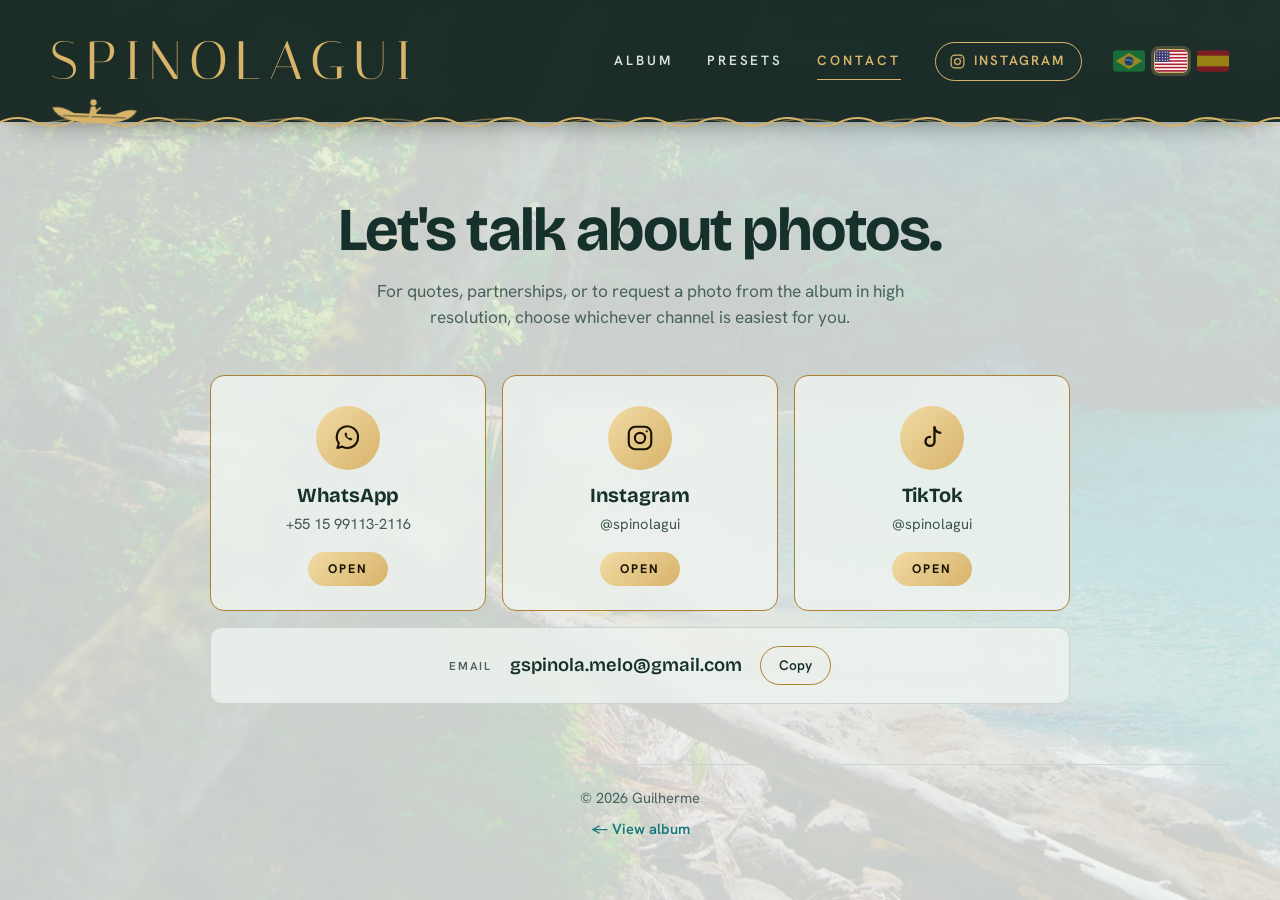
==== contact.html @ 42425557 "Adiciona o site de portfólio de fotos Páginas Álbum, Presets e Contatos, com 19 fotos em img/.  Co-A" ====
<!doctype html><html lang="en"><head><meta charset="utf-8"><meta name="viewport" content="width=device-width,initial-scale=1,viewport-fit=cover"><title>Contact · Guilherme Photography</title><link rel="preconnect" href="https://fonts.googleapis.com"><link rel="preconnect" href="https://fonts.gstatic.com" crossorigin><link rel="stylesheet" href="https://fonts.googleapis.com/css2?family=Italiana&family=Bricolage+Grotesque:opsz,wght@12..96,600;12..96,700&family=Hanken+Grotesk:wght@400;500;600&display=swap"><style>/* Layout: sticky gold header with canoe and waves, centered intro text, 3-column photo grid over a faded background photo that is revealed first on load. */
:root{
  --wash:#eef3ef;--wash-rgb:238,243,239;--ink:#16302b;--ink-soft:#4a625c;--accent:#17797f;--accent-ink:#fff;--line:#c9d6d0;--card:#f8fbf9;
  --gold:#d8b36a;--gold-hi:#f1dba5;--gold-lo:#a9812f;--hdr:rgba(9,27,23,.9);--hdr-t:rgba(9,27,23,.72);
  --font-display:'Bricolage Grotesque','Segoe UI',system-ui,sans-serif;--font-body:'Hanken Grotesk','Segoe UI',system-ui,sans-serif;--font-brand:'Italiana','Times New Roman',serif}
@media (prefers-color-scheme:dark){:root:not([data-theme="light"]){--wash:#0f1d1a;--wash-rgb:15,29,26;--ink:#e8f0ec;--ink-soft:#a3b8b0;--accent:#4cc3c8;--accent-ink:#06201f;--line:#2a403a;--card:#14251f;color-scheme:dark}}
:root[data-theme="dark"]{--wash:#0f1d1a;--wash-rgb:15,29,26;--ink:#e8f0ec;--ink-soft:#a3b8b0;--accent:#4cc3c8;--accent-ink:#06201f;--line:#2a403a;--card:#14251f;color-scheme:dark}
*{box-sizing:border-box}
body{margin:0;background:var(--wash);color:var(--ink);font-family:var(--font-body);font-size:17px;line-height:1.55;padding-block:0 48px;padding-left:max(16px,env(safe-area-inset-left,0px));padding-right:max(16px,env(safe-area-inset-right,0px));min-height:100vh}
a:focus-visible,button:focus-visible{outline:3px solid var(--gold);outline-offset:3px;border-radius:4px}
.wrap{max-width:1180px;margin:0 auto}

/* background photo: shown first, then recedes behind everything */
.bg{position:fixed;inset:0;z-index:-1;background:url(img/foto14.jpg) 62% 72%/cover no-repeat;animation:bgzoom 3.6s cubic-bezier(.2,.6,.2,1) backwards}
.bg::after{content:"";position:absolute;inset:0;background:rgba(var(--wash-rgb),.84);animation:wash 1.6s ease 1.3s backwards}
@keyframes bgzoom{from{transform:scale(1.14)}to{transform:scale(1)}}
@keyframes wash{from{opacity:0}to{opacity:1}}
@keyframes rise{from{opacity:0;transform:translateY(18px)}to{opacity:1;transform:none}}
header,.wrap{animation:rise 1s ease 2.1s backwards}
.splash{position:fixed;inset:0;z-index:60;display:grid;place-items:center;pointer-events:none;background:radial-gradient(ellipse at center,rgba(6,18,15,.5),rgba(6,18,15,0) 68%);animation:sp 3s ease forwards}
@keyframes sp{0%,6%{opacity:0}22%{opacity:1}62%{opacity:1}100%{opacity:0;visibility:hidden}}
.sp-in{text-align:center;padding:16px}
.sp-name{display:block;font-family:var(--font-brand);font-size:clamp(2.1rem,9vw,5rem);letter-spacing:.28em;padding-left:.28em;color:var(--gold-hi);text-shadow:0 2px 28px rgba(0,0,0,.6);text-transform:uppercase}
.sp-line{display:block;height:1px;width:0;margin:18px auto 0;background:var(--gold);animation:spl 1.6s ease .5s forwards}
@keyframes spl{to{width:min(60vw,340px)}}
html.seen .splash{display:none}
html.seen .bg,html.seen .bg::after,html.seen header,html.seen .wrap{animation:none}

/* header */
header{--pad:34px;position:sticky;top:env(safe-area-inset-top,0px);z-index:20;background-color:var(--hdr);
  background-image:radial-gradient(320px circle at var(--mx,-500px) var(--my,50%),rgba(216,179,106,.22),transparent 65%);
  backdrop-filter:blur(14px) saturate(1.2);-webkit-backdrop-filter:blur(14px) saturate(1.2);
  margin-left:calc(-1*max(16px,env(safe-area-inset-left,0px)));margin-right:calc(-1*max(16px,env(safe-area-inset-right,0px)));
  padding-left:max(16px,env(safe-area-inset-left,0px));padding-right:max(16px,env(safe-area-inset-right,0px));
  box-shadow:0 14px 30px -20px rgba(0,0,0,.65);transition:background-color .35s ease}
header.sm{--pad:12px;background-color:var(--hdr-t)}
body::before{content:"";position:fixed;inset:0 0 auto;height:env(safe-area-inset-top,0px);z-index:30;background:var(--hdr)}
.hin{max-width:1180px;margin:0 auto;display:flex;flex-wrap:wrap;align-items:center;gap:8px 30px;padding-block:var(--pad);transition:padding .35s ease}
.brand{margin-right:auto;display:block;text-decoration:none;line-height:1}
.brand b{display:flex;font-family:var(--font-brand);font-weight:400;font-size:3.4rem;letter-spacing:.14em;text-transform:uppercase;line-height:1;transition:font-size .35s ease}
.brand b i{font-style:normal;display:inline-block;color:var(--gold);cursor:default;transition:transform .3s cubic-bezier(.3,1.7,.5,1),color .25s,text-shadow .25s;animation:glint 7s ease-in-out infinite;animation-delay:calc(var(--k)*.16s)}
.brand b i:hover{transform:translateY(-7px) scale(1.14);color:var(--gold-hi);text-shadow:0 0 20px rgba(241,219,165,.75)}
@keyframes glint{0%,72%,100%{color:var(--gold)}82%{color:var(--gold-hi);text-shadow:0 0 14px rgba(241,219,165,.5)}}
header.sm .brand b{font-size:2.3rem}
nav{display:flex;align-items:center;gap:34px}
nav a{position:relative;color:#d9e4df;text-decoration:none;font-weight:600;font-size:.84rem;letter-spacing:.22em;text-transform:uppercase;padding-block:8px;transition:color .25s}
nav a::after{content:"";position:absolute;left:0;right:0;bottom:0;height:1px;background:var(--gold);transform:scaleX(0);transform-origin:center;transition:transform .35s ease}
nav a:hover{color:var(--gold-hi)}
nav a:hover::after,nav a[aria-current="page"]::after{transform:scaleX(1)}
nav a[aria-current="page"]{color:var(--gold)}
nav a.ig{display:inline-flex;align-items:center;gap:8px;padding:8px 16px 8px 13px;border:1px solid var(--gold);border-radius:999px;color:var(--gold);letter-spacing:.14em;transition:background .25s,color .25s,transform .25s}
nav a.ig::after{display:none}
nav a.ig svg{width:17px;height:17px;flex:none}
nav a.ig:hover{background:var(--gold);color:#1a1405;transform:translateY(-2px)}
.lang{display:flex;gap:8px;align-items:center}
.lang button{width:34px;height:24px;padding:0;border:1px solid transparent;border-radius:5px;background:none;cursor:pointer;line-height:0;opacity:.55;transition:opacity .2s,transform .2s,border-color .2s,box-shadow .2s}
.lang button svg{display:block;width:100%;height:100%;border-radius:4px}
.lang button:hover{opacity:1;transform:translateY(-2px)}
.lang button[aria-pressed="true"]{opacity:1;border-color:var(--gold);box-shadow:0 0 0 3px rgba(216,179,106,.25)}
/* sea */
.sea{position:absolute;left:0;right:0;bottom:-9px;height:18px;pointer-events:none;z-index:2}
.wv{position:absolute;left:0;right:0;bottom:0;height:18px;background-repeat:repeat-x;background-position:0 50%}
.wv.a{background-image:url("data:image/svg+xml,%3Csvg xmlns='http://www.w3.org/2000/svg' width='70' height='18' viewBox='0 0 70 18'%3E%3Cpath d='M0 9 Q17.5 1 35 9 T70 9' fill='none' stroke='%23d8b36a' stroke-width='1.8' stroke-linecap='round'/%3E%3C/svg%3E");background-size:70px 18px;animation:wva 5s linear infinite}
.wv.b{opacity:.45;background-image:url("data:image/svg+xml,%3Csvg xmlns='http://www.w3.org/2000/svg' width='104' height='18' viewBox='0 0 104 18'%3E%3Cpath d='M0 9 Q26 15 52 9 T104 9' fill='none' stroke='%23d8b36a' stroke-width='1.3' stroke-linecap='round'/%3E%3C/svg%3E");background-size:104px 18px;animation:wvb 8s linear infinite reverse}
@keyframes wva{to{background-position-x:70px}}
@keyframes wvb{to{background-position-x:104px}}
.wake{position:absolute;bottom:8px;height:3px;border-radius:3px;opacity:0;background:linear-gradient(90deg,transparent,rgba(241,219,165,.95))}
.wake.l{background:linear-gradient(270deg,transparent,rgba(241,219,165,.95))}
.boat{position:absolute;left:0;bottom:5px;width:88px;height:30px;color:var(--gold);transform-origin:50% 90%;will-change:transform;pointer-events:auto;cursor:pointer}
.boat svg{display:block;width:100%;height:100%;overflow:visible;transform-origin:50% 100%}
.boat svg.hop{animation:hop .75s ease}
@keyframes hop{0%{transform:none}35%{transform:translateY(-16px) rotate(-9deg)}70%{transform:translateY(1px) rotate(5deg)}100%{transform:none}}

/* home */
.intro{text-align:center;margin:0 auto;padding-block:76px 46px;max-width:740px}
.intro h1,.pg h1{font-family:var(--font-display);font-weight:700;font-size:clamp(2.2rem,6vw,3.8rem);line-height:1.04;letter-spacing:-.03em;margin:0 0 16px;text-wrap:balance}
.intro p{margin:0 auto;color:var(--ink-soft);font-size:1.1rem;max-width:52ch}
.grid{display:grid;grid-template-columns:repeat(3,minmax(0,1fr));gap:14px}
.grid button{display:block;width:100%;margin:0;padding:0;border:0;background:var(--line);border-radius:3px;overflow:hidden;cursor:zoom-in;aspect-ratio:4/5;position:relative}
.grid img{display:block;width:100%;height:100%;object-fit:cover;transform:translate3d(0,var(--py,0%),0);scale:1.16;opacity:calc(1 - var(--d,0)*.4);filter:saturate(calc(1 - var(--d,0)*.4));transition:scale .6s ease;will-change:transform}
.grid button:hover img{scale:1.21}
.grid button.rv{opacity:0;transform:translateY(34px) scale(.98);transition:opacity .8s ease var(--dl,0ms),transform .8s cubic-bezier(.2,.7,.2,1) var(--dl,0ms)}
.grid button.rv.in{opacity:1;transform:none}
footer{margin-top:60px;padding-top:22px;border-top:1px solid var(--line);color:var(--ink-soft);font-size:.92rem;display:flex;flex-direction:column;align-items:center;gap:8px;text-align:center}
footer a{color:var(--accent);font-weight:600;text-decoration:none}
/* lightbox */
.lb{position:fixed;inset:0;z-index:50;background:rgba(6,14,12,.94);display:flex;align-items:center;justify-content:center;padding:max(16px,env(safe-area-inset-top,0px)) 16px max(16px,env(safe-area-inset-bottom,0px))}
.lb[hidden]{display:none}
.lb img{max-width:100%;max-height:100%;object-fit:contain;display:block}
.lb button{position:absolute;background:rgba(255,255,255,.12);color:#fff;border:0;width:48px;height:48px;border-radius:50%;font-size:1.5rem;cursor:pointer}
.lb button:hover{background:rgba(255,255,255,.24)}
.lb .x{top:max(14px,env(safe-area-inset-top,0px));right:max(14px,env(safe-area-inset-right,0px))}
.lb .p{left:max(10px,env(safe-area-inset-left,0px));top:50%;transform:translateY(-50%)}
.lb .n{right:max(10px,env(safe-area-inset-right,0px));top:50%;transform:translateY(-50%)}
.lb .c{position:absolute;bottom:max(14px,env(safe-area-inset-bottom,0px));left:50%;transform:translateX(-50%);color:#cfe0da;font-size:.85rem;letter-spacing:.12em;font-variant-numeric:tabular-nums}

/* inner pages */
.pg{padding-block:76px 0;text-align:center}
.pg .lead{color:var(--ink-soft);margin:0 auto 44px;max-width:58ch;font-size:1.08rem}
.pg h2{font-family:var(--font-display);font-weight:700;font-size:1.6rem;letter-spacing:-.02em;margin:0 0 6px}
.pg .sub{color:var(--ink-soft);margin:0 auto 28px;max-width:60ch}
.social{display:grid;grid-template-columns:repeat(3,minmax(0,1fr));gap:16px;max-width:860px;margin:0 auto}
.sn{display:flex;flex-direction:column;align-items:center;gap:10px;padding:30px 18px 24px;border:1px solid var(--gold-lo);border-radius:14px;background:rgba(var(--wash-rgb),.82);backdrop-filter:blur(6px);color:var(--ink);text-decoration:none;min-width:0;transition:transform .3s,background .3s,border-color .3s,color .3s}
.sn:hover{transform:translateY(-5px);background:#0b1f1b;border-color:var(--gold);color:#e8f0ec}
.sn .ic{width:64px;height:64px;border-radius:50%;background:linear-gradient(135deg,var(--gold-hi),var(--gold));color:#1a1405;display:grid;place-items:center;flex:none}
.sn .ic svg{width:30px;height:30px}
.sn .tx{display:grid;gap:2px;justify-items:center;text-align:center;min-width:0}
.sn b{font-family:var(--font-display);font-size:1.25rem;letter-spacing:-.01em}
.sn .h{font-size:.92rem;opacity:.8;overflow-wrap:anywhere}
.sn .go{margin-top:6px;display:inline-block;background:linear-gradient(135deg,var(--gold-hi),var(--gold));color:#1a1405;font:700 .78rem var(--font-body);letter-spacing:.16em;text-transform:uppercase;padding:9px 20px;border-radius:999px}
.em{max-width:860px;margin:16px auto 0;display:flex;flex-wrap:wrap;align-items:center;justify-content:center;gap:10px 18px;padding:18px;border:1px solid var(--line);border-radius:12px;background:rgba(var(--wash-rgb),.8);backdrop-filter:blur(6px)}
.em .k{font-size:.72rem;letter-spacing:.16em;text-transform:uppercase;color:var(--ink-soft);font-weight:600}
.em .v{font-family:var(--font-display);font-weight:600;font-size:1.15rem;overflow-wrap:anywhere;min-width:0}
.cp{font:inherit;font-size:.86rem;font-weight:600;border:1px solid var(--gold-lo);background:transparent;color:var(--ink);border-radius:999px;padding:8px 18px;cursor:pointer}
.cp:hover{background:var(--gold);color:#1a1405;border-color:var(--gold)}
.steps{display:grid;grid-template-columns:repeat(3,minmax(0,1fr));gap:20px;list-style:none;margin:0;padding:0;text-align:left}
.step{display:flex;flex-direction:column;gap:14px;min-width:0}
.ph{width:100%;aspect-ratio:9/16;border-radius:10px;border:1.5px dashed var(--gold-lo);background:rgba(var(--wash-rgb),.6);display:flex;align-items:center;justify-content:center;text-align:center;padding:16px;color:var(--ink-soft);font-size:.78rem;letter-spacing:.14em;text-transform:uppercase;line-height:1.6}
.step img{width:100%;aspect-ratio:9/16;border-radius:10px;display:block;object-fit:cover}
.step .t{display:flex;gap:12px;align-items:flex-start}
.step .no{flex:none;width:34px;height:34px;border-radius:50%;background:#0b1f1b;border:1px solid var(--gold);color:var(--gold-hi);font-family:var(--font-brand);font-size:1.15rem;display:flex;align-items:center;justify-content:center;line-height:1}
.step h3{margin:0 0 3px;font-size:1.02rem;font-weight:600;line-height:1.3}
.step p{margin:0;color:var(--ink-soft);font-size:.92rem;line-height:1.5}
.dl{margin-top:56px;padding:32px 28px;border:1px solid var(--line);border-radius:12px;background:rgba(var(--wash-rgb),.8);backdrop-filter:blur(6px);display:flex;flex-direction:column;align-items:center;gap:18px;text-align:center}
.dl h2{margin:0 0 4px}.dl p{margin:0 auto;color:var(--ink-soft);max-width:46ch;font-size:.95rem}
.btn-gold{display:inline-flex;align-items:center;gap:10px;background:linear-gradient(135deg,var(--gold-hi),var(--gold));color:#1a1405;font:700 .9rem var(--font-body);letter-spacing:.14em;text-transform:uppercase;padding:15px 28px;border-radius:999px;text-decoration:none;border:0}
.btn-gold[aria-disabled="true"]{opacity:.55;cursor:not-allowed;filter:grayscale(.3)}
.btn-gold svg{width:18px;height:18px}

@media (max-width:900px){.steps{grid-template-columns:repeat(2,minmax(0,1fr))}}
@media (max-width:640px){
  .social{grid-template-columns:1fr;gap:12px}
  .sn{flex-direction:row;text-align:left;padding:16px;gap:14px}
  .sn .ic{width:52px;height:52px}.sn .ic svg{width:26px;height:26px}
  .sn .tx{justify-items:start;text-align:left}.sn .go{margin:0 0 0 auto}
}
@media (max-width:520px){
  header{--pad:14px}header.sm{--pad:9px}
  .hin{gap:6px 12px}
  nav{order:3;width:100%;justify-content:space-between;gap:10px}
  nav a{font-size:.66rem;letter-spacing:.12em}
  nav a.ig{padding:7px}nav a.ig svg{width:18px;height:18px}nav a.ig span{display:none}
  .brand b{font-size:clamp(1.35rem,7.4vw,1.9rem);letter-spacing:.08em}header.sm .brand b{font-size:clamp(1.2rem,6.2vw,1.5rem)}
  .lang{gap:6px}.lang button{width:28px;height:20px}
  .boat{width:60px;height:21px}
  .steps{gap:14px}.step p{font-size:.86rem}.dl{padding:22px}
  .intro,.pg{padding-block-start:44px}
}
@media (prefers-reduced-motion:reduce){*{transition:none!important}.bg,.bg::after,header,.wrap,.wv,.brand b i{animation:none}.splash{display:none}}
</style></head><body><script>try{if(sessionStorage.getItem('seen'))document.documentElement.classList.add('seen');else sessionStorage.setItem('seen','1')}catch(e){}</script><div class="bg" aria-hidden="true"></div><div class="splash" aria-hidden="true"><div class="sp-in"><span class="sp-name">Spinolagui</span><i class="sp-line"></i></div></div><header id="top"><div class="hin">
<a class="brand" href="index.html" data-a="aria-label:home_aria" aria-label="spinolagui, photo album, home"><b aria-hidden="true"><i style="--k:0">S</i><i style="--k:1">P</i><i style="--k:2">I</i><i style="--k:3">N</i><i style="--k:4">O</i><i style="--k:5">L</i><i style="--k:6">A</i><i style="--k:7">G</i><i style="--k:8">U</i><i style="--k:9">I</i></b></a>
<nav data-a="aria-label:nav_aria" aria-label="Main"><a href="index.html" data-i="nav_album">Album</a><a href="presets.html" data-i="nav_presets">Presets</a><a href="contact.html" aria-current="page" data-i="nav_contact">Contact</a><a class="ig" href="https://instagram.com/spinolagui" target="_blank" rel="noopener" data-a="aria-label:ig_aria" aria-label="Instagram @spinolagui (opens in a new tab)"><svg viewBox="0 0 24 24" fill="none" stroke="currentColor" stroke-width="1.7" stroke-linecap="round" stroke-linejoin="round" aria-hidden="true"><rect x="3" y="3" width="18" height="18" rx="5.2"/><circle cx="12" cy="12" r="4.1"/><circle cx="17.4" cy="6.6" r=".9" fill="currentColor" stroke="none"/></svg><span>Instagram</span></a></nav>
<div class="lang" role="group" data-a="aria-label:lang_aria" aria-label="Language"><button type="button" data-l="pt" aria-pressed="false" title="Português" aria-label="Português"><svg viewBox="0 0 30 20" aria-hidden="true"><rect width="30" height="20" fill="#169b45"/><path d="M15 2.4 27.4 10 15 17.6 2.6 10Z" fill="#f7d117"/><circle cx="15" cy="10" r="4.3" fill="#1b4da1"/><path d="M10.8 9.1Q15 7.8 19.2 11" stroke="#fff" stroke-width=".8" fill="none"/></svg></button><button type="button" data-l="en" aria-pressed="false" title="English" aria-label="English"><svg viewBox="0 0 30 20" aria-hidden="true"><rect width="30" height="20" fill="#fff"/><rect y="0.00" width="30" height="1.54" fill="#b22234"/><rect y="3.08" width="30" height="1.54" fill="#b22234"/><rect y="6.15" width="30" height="1.54" fill="#b22234"/><rect y="9.23" width="30" height="1.54" fill="#b22234"/><rect y="12.31" width="30" height="1.54" fill="#b22234"/><rect y="15.38" width="30" height="1.54" fill="#b22234"/><rect y="18.46" width="30" height="1.54" fill="#b22234"/><rect width="13.6" height="10.8" fill="#3c3b6e"/><circle cx="1.8" cy="1.6" r=".55" fill="#fff"/><circle cx="1.8" cy="4.2" r=".55" fill="#fff"/><circle cx="1.8" cy="6.8" r=".55" fill="#fff"/><circle cx="1.8" cy="9.2" r=".55" fill="#fff"/><circle cx="4.4" cy="1.6" r=".55" fill="#fff"/><circle cx="4.4" cy="4.2" r=".55" fill="#fff"/><circle cx="4.4" cy="6.8" r=".55" fill="#fff"/><circle cx="4.4" cy="9.2" r=".55" fill="#fff"/><circle cx="7" cy="1.6" r=".55" fill="#fff"/><circle cx="7" cy="4.2" r=".55" fill="#fff"/><circle cx="7" cy="6.8" r=".55" fill="#fff"/><circle cx="7" cy="9.2" r=".55" fill="#fff"/><circle cx="9.6" cy="1.6" r=".55" fill="#fff"/><circle cx="9.6" cy="4.2" r=".55" fill="#fff"/><circle cx="9.6" cy="6.8" r=".55" fill="#fff"/><circle cx="9.6" cy="9.2" r=".55" fill="#fff"/><circle cx="12" cy="1.6" r=".55" fill="#fff"/><circle cx="12" cy="4.2" r=".55" fill="#fff"/><circle cx="12" cy="6.8" r=".55" fill="#fff"/><circle cx="12" cy="9.2" r=".55" fill="#fff"/></svg></button><button type="button" data-l="es" aria-pressed="false" title="Español" aria-label="Español"><svg viewBox="0 0 30 20" aria-hidden="true"><rect width="30" height="20" fill="#c60b1e"/><rect y="5" width="30" height="10" fill="#ffc400"/></svg></button></div>
</div><div class="sea" aria-hidden="true"><i class="wv b"></i><i class="wv a"></i><i class="wake" id="wake"></i><div class="boat" id="boat"><svg viewBox="0 0 64 22" fill="currentColor" aria-hidden="true"><path d="M1 9 Q8 7.5 17 12.5 L47 12.5 Q56 7.5 63 9 Q58 19.5 32 19.5 Q6 19.5 1 9Z"/><path d="M9 14.6 H55" stroke="#0b1f1b" stroke-width="1" opacity=".55" fill="none"/><circle cx="31" cy="4.2" r="2.3"/><path d="M28.3 12.5 L29.2 7.4 Q31 6.4 32.8 7.4 L33.7 12.5Z"/><path d="M36 8 L25.5 18" stroke="currentColor" stroke-width="1.2" stroke-linecap="round" fill="none"/><ellipse cx="24.8" cy="18.8" rx="1.3" ry="2.6" transform="rotate(45 24.8 18.8)"/></svg></div></div></header>
<div class="wrap">
<main class="pg"><h1 data-i="c_h1">Let's talk about photos.</h1><p class="lead" data-i="c_lead">For quotes, partnerships, or to request a photo from the album in high resolution, choose whichever channel is easiest for you.</p><div class="social"><a class="sn" href="https://wa.me/5515991132116" target="_blank" rel="noopener" data-a="aria-label:c_wa_aria" aria-label="Open WhatsApp in a new tab"><span class="ic"><svg viewBox="0 0 24 24" fill="none" stroke="currentColor" stroke-width="1.7" stroke-linecap="round" stroke-linejoin="round" aria-hidden="true"><path d="M20 11.5a8.5 8.5 0 0 1-12.6 7.4L3.5 20l1.2-3.8A8.5 8.5 0 1 1 20 11.5z"/><path d="M9.2 8.6c.2 2.3 2.9 5 5.2 5.3l1.2-1.2-1.8-1.1-.8.6c-.9-.4-1.8-1.3-2.1-2.2l.6-.8-1.1-1.8z" fill="currentColor" stroke="none"/></svg></span><span class="tx"><b>WhatsApp</b><span class="h">+55 15 99113-2116</span></span><span class="go" data-i="c_open">Open</span></a><a class="sn" href="https://instagram.com/spinolagui" target="_blank" rel="noopener" data-a="aria-label:c_ig_aria" aria-label="Open Instagram in a new tab"><span class="ic"><svg viewBox="0 0 24 24" fill="none" stroke="currentColor" stroke-width="1.7" stroke-linecap="round" stroke-linejoin="round" aria-hidden="true"><rect x="3" y="3" width="18" height="18" rx="5.2"/><circle cx="12" cy="12" r="4.1"/><circle cx="17.4" cy="6.6" r=".9" fill="currentColor" stroke="none"/></svg></span><span class="tx"><b>Instagram</b><span class="h">@spinolagui</span></span><span class="go" data-i="c_open">Open</span></a><a class="sn" href="https://www.tiktok.com/@spinolagui" target="_blank" rel="noopener" data-a="aria-label:c_tt_aria" aria-label="Open TikTok in a new tab"><span class="ic"><svg viewBox="0 0 24 24" fill="none" stroke="currentColor" stroke-width="1.9" stroke-linecap="round" stroke-linejoin="round" aria-hidden="true"><path d="M14 3.5v11.2a3.6 3.6 0 1 1-3.6-3.6"/><path d="M14 3.5c.3 2.5 1.9 4.1 4.6 4.3"/></svg></span><span class="tx"><b>TikTok</b><span class="h">@spinolagui</span></span><span class="go" data-i="c_open">Open</span></a></div><div class="em"><span class="k" data-i="c_email">Email</span><span class="v">gspinola.melo@gmail.com</span><button class="cp" type="button" data-copy="gspinola.melo@gmail.com" data-i="copy">Copy</button></div></main>
<footer><span>© 2026 Guilherme</span><a href="index.html" data-i="foot_album">← View album</a></footer>
</div>
<script>(function(){var T={"en": {"nav_album": "Album", "nav_presets": "Presets", "nav_contact": "Contact", "nav_aria": "Main", "home_aria": "spinolagui, photo album, home", "ig_aria": "Instagram @spinolagui (opens in a new tab)", "lang_aria": "Language", "intro_h1": "Memories and the places I've been.", "intro_p": "A selection of travel photos: beaches, architecture and cities. Tap an image to enlarge.", "foot_contact": "Get in touch →", "foot_album": "← View album", "foot_q": "Questions? Get in touch →", "photo_alt": "Photo {n} of the album", "enlarge": "Enlarge photo {n} of {t}", "lb_label": "Enlarged photo", "lb_close": "Close", "lb_prev": "Previous photo", "lb_next": "Next photo", "c_h1": "Let's talk about photos.", "c_lead": "For quotes, partnerships, or to request a photo from the album in high resolution, choose whichever channel is easiest for you.", "c_open": "Open", "c_email": "Email", "copy": "Copy", "copied": "Copied", "c_wa_aria": "Open WhatsApp in a new tab", "c_ig_aria": "Open Instagram in a new tab", "c_tt_aria": "Open TikTok in a new tab", "p_h1": "My presets for Lightroom", "p_lead": "Soft texture, brightness emerging between the lights, and slightly shifted colors. Install them on your phone and bring my style to your own photos.", "p_h2": "How to install on Lightroom mobile", "p_sub": "Follow the 6 steps below. Works with photos and files already on your phone.", "ph": "Step {n} photo", "ph_aria": "Space for the step {n} photo", "s1t": "Download the presets to your phone", "s1d": "Tap the download button at the bottom of this page. If the file comes zipped (.zip), extract it first, because Lightroom cannot open compressed files.", "s2t": "Open a photo in Lightroom", "s2d": "In the Lightroom app, tap any photo in your library to open it in the editing view.", "s3t": "Open Presets", "s3d": "In the toolbar, tap Presets.", "s4t": "Import the file", "s4d": "Open the options menu (the three dots) and tap Import Presets.", "s5t": "Choose the file", "s5d": "Find the presets file you downloaded, select it and confirm.", "s6t": "Apply it to your photo", "s6d": "Your presets appear under Yours. Tap one to apply it and adjust the intensity as you like.", "dl_h": "Download the presets", "dl_p": "The download link will be available here soon. Once downloaded, go back to the steps above to install them.", "dl_btn": "Coming soon"}, "pt": {"nav_album": "Álbum", "nav_presets": "Presets", "nav_contact": "Contatos", "nav_aria": "Principal", "home_aria": "spinolagui, álbum de fotos, início", "ig_aria": "Instagram @spinolagui (abre em nova aba)", "lang_aria": "Idioma", "intro_h1": "Memórias e lugares por onde passei.", "intro_p": "Uma seleção de fotos de viagem: praias, arquitetura e cidades. Toque em uma imagem para ampliar.", "foot_contact": "Fale comigo →", "foot_album": "← Ver álbum", "foot_q": "Dúvidas? Fale comigo →", "photo_alt": "Foto {n} do álbum", "enlarge": "Ampliar foto {n} de {t}", "lb_label": "Foto ampliada", "lb_close": "Fechar", "lb_prev": "Foto anterior", "lb_next": "Próxima foto", "c_h1": "Vamos conversar sobre fotos.", "c_lead": "Para orçamentos, parcerias ou para pedir uma foto do álbum em alta resolução, escolha o canal que for mais fácil para você.", "c_open": "Abrir", "c_email": "E-mail", "copy": "Copiar", "copied": "Copiado", "c_wa_aria": "Abrir o WhatsApp em nova aba", "c_ig_aria": "Abrir o Instagram em nova aba", "c_tt_aria": "Abrir o TikTok em nova aba", "p_h1": "Meus presets para Lightroom", "p_lead": "Textura suave, claridade surgindo entre as luzes e cores levemente alteradas. Instale no seu celular e aplique o meu estilo nas suas fotos.", "p_h2": "Como instalar no Lightroom mobile", "p_sub": "Siga os 6 passos abaixo. Funciona com as fotos e os arquivos já no seu celular.", "ph": "Foto do passo {n}", "ph_aria": "Espaço para a foto do passo {n}", "s1t": "Baixe os presets no celular", "s1d": "Toque no botão de download no fim desta página. Se o arquivo vier compactado (.zip), extraia antes, porque o Lightroom não abre arquivos compactados.", "s2t": "Abra uma foto no Lightroom", "s2d": "No aplicativo Lightroom, toque em qualquer foto da sua galeria para abri-la na tela de edição.", "s3t": "Abra as Predefinições", "s3d": "Na barra de ferramentas, toque em Predefinições (Presets).", "s4t": "Importe o arquivo", "s4d": "Abra o menu de opções (os três pontinhos) e toque em Importar predefinições (Import Presets).", "s5t": "Escolha o arquivo", "s5d": "Procure o arquivo dos presets que você baixou, selecione e confirme.", "s6t": "Aplique na sua foto", "s6d": "Os presets ficam em Suas predefinições (Yours). Toque em um deles para aplicar e ajuste a intensidade como quiser.", "dl_h": "Baixar os presets", "dl_p": "O link de download será liberado aqui em breve. Depois de baixar, volte aos passos acima para instalar.", "dl_btn": "Em breve"}, "es": {"nav_album": "Álbum", "nav_presets": "Presets", "nav_contact": "Contacto", "nav_aria": "Principal", "home_aria": "spinolagui, álbum de fotos, inicio", "ig_aria": "Instagram @spinolagui (se abre en una pestaña nueva)", "lang_aria": "Idioma", "intro_h1": "Recuerdos y lugares por los que he pasado.", "intro_p": "Una selección de fotos de viaje: playas, arquitectura y ciudades. Toca una imagen para ampliarla.", "foot_contact": "Escríbeme →", "foot_album": "← Ver álbum", "foot_q": "¿Dudas? Escríbeme →", "photo_alt": "Foto {n} del álbum", "enlarge": "Ampliar foto {n} de {t}", "lb_label": "Foto ampliada", "lb_close": "Cerrar", "lb_prev": "Foto anterior", "lb_next": "Foto siguiente", "c_h1": "Hablemos de fotos.", "c_lead": "Para presupuestos, colaboraciones o para pedir una foto del álbum en alta resolución, elige el canal que te resulte más fácil.", "c_open": "Abrir", "c_email": "Correo electrónico", "copy": "Copiar", "copied": "Copiado", "c_wa_aria": "Abrir WhatsApp en una pestaña nueva", "c_ig_aria": "Abrir Instagram en una pestaña nueva", "c_tt_aria": "Abrir TikTok en una pestaña nueva", "p_h1": "Mis presets para Lightroom", "p_lead": "Textura suave, claridad que surge entre las luces y colores ligeramente alterados. Instálalos en tu móvil y aplica mi estilo a tus propias fotos.", "p_h2": "Cómo instalar en Lightroom móvil", "p_sub": "Sigue los 6 pasos de abajo. Funciona con las fotos y archivos que ya tienes en tu móvil.", "ph": "Foto del paso {n}", "ph_aria": "Espacio para la foto del paso {n}", "s1t": "Descarga los presets en tu móvil", "s1d": "Toca el botón de descarga al final de esta página. Si el archivo viene comprimido (.zip), extráelo primero, porque Lightroom no abre archivos comprimidos.", "s2t": "Abre una foto en Lightroom", "s2d": "En la app de Lightroom, toca cualquier foto de tu biblioteca para abrirla en la pantalla de edición.", "s3t": "Abre los ajustes preestablecidos", "s3d": "En la barra de herramientas, toca Ajustes preestablecidos (Presets).", "s4t": "Importa el archivo", "s4d": "Abre el menú de opciones (los tres puntos) y toca Importar ajustes preestablecidos (Import Presets).", "s5t": "Elige el archivo", "s5d": "Busca el archivo de presets que descargaste, selecciónalo y confirma.", "s6t": "Aplícalo a tu foto", "s6d": "Tus presets aparecen en Tuyos (Yours). Toca uno para aplicarlo y ajusta la intensidad como quieras.", "dl_h": "Descargar los presets", "dl_p": "El enlace de descarga estará disponible aquí pronto. Cuando lo descargues, vuelve a los pasos de arriba para instalarlos.", "dl_btn": "Próximamente"}}
var L='en';
function fmt(s,o){return s.replace(/\{(\w+)\}/g,function(m,k){return o&&o[k]!=null?o[k]:m})}
window.__t=function(k,o){return fmt((T[L]&&T[L][k])||T.en[k]||k,o)};
window.__lang=function(){return L};
function apply(){document.documentElement.lang=L==='pt'?'pt-BR':L;
document.querySelectorAll('[data-i]').forEach(function(e){e.textContent=window.__t(e.dataset.i,e.dataset)});
document.querySelectorAll('[data-a]').forEach(function(e){e.dataset.a.split(',').forEach(function(p){var kv=p.split(':');e.setAttribute(kv[0],window.__t(kv[1],e.dataset))})});
document.querySelectorAll('.lang button').forEach(function(b){b.setAttribute('aria-pressed',b.dataset.l===L?'true':'false')});
document.dispatchEvent(new Event('langchange'))}
function set(l,save){L=l;if(save){try{localStorage.setItem('lang',l)}catch(e){}}apply()}
var s=null;try{s=localStorage.getItem('lang')}catch(e){}
if(!T[s]){var n=((navigator.language||'en')+'').slice(0,2).toLowerCase();s=(n==='pt'||n==='es')?n:'en'}
document.querySelectorAll('.lang button').forEach(function(b){b.addEventListener('click',function(){set(b.dataset.l,true)})});
set(s,false);
})();</script><script>document.querySelectorAll('[data-copy]').forEach(function(b){b.addEventListener('click',function(){var t=b.dataset.copy;try{navigator.clipboard.writeText(t).then(function(){b.textContent=window.__t('copied');setTimeout(function(){b.textContent=window.__t('copy')},1600)},function(){})}catch(e){}})});</script><script>(function(){var h=document.getElementById('top'),hin=h.querySelector('.hin'),boat=document.getElementById('boat'),wake=document.getElementById('wake'),svg=boat.querySelector('svg'),calm=window.matchMedia&&window.matchMedia('(prefers-reduced-motion: reduce)').matches,p=0,cur=null,tilt=0,t0=performance.now(),lo=0,hi=0;
function y(){return window.pageYOffset||document.documentElement.scrollTop||0}
function onS(){var v=y(),m=document.documentElement.scrollHeight-window.innerHeight;p=m>0?Math.min(1,Math.max(0,v/m)):0;h.classList.toggle('sm',v>40)}
function meas(){var r=hin.getBoundingClientRect();lo=r.left;hi=Math.max(r.left,r.right-boat.offsetWidth);if(cur===null)cur=lo}
function tick(now){var tg=lo+p*(hi-lo),vel=tg-cur;cur+=vel*(calm?1:.09);var sp=Math.abs(vel),tl=Math.max(-9,Math.min(9,-vel*.3));tilt+=(tl-tilt)*.15;var t=(now-t0)/1000,by=calm?0:Math.sin(t*1.7)*1.8,rot=calm?0:Math.sin(t*1.2)*2.4;boat.style.transform='translate3d('+cur.toFixed(1)+'px,'+by.toFixed(2)+'px,0) rotate('+(tilt+rot).toFixed(2)+'deg)';
var w=Math.min(110,sp*4.5),bw=boat.offsetWidth;wake.style.opacity=calm?0:Math.min(.9,sp/9).toFixed(2);wake.style.width=w.toFixed(0)+'px';if(vel>0){wake.classList.remove('l');wake.style.left=(cur+bw*.22-w).toFixed(1)+'px'}else{wake.classList.add('l');wake.style.left=(cur+bw*.78).toFixed(1)+'px'}requestAnimationFrame(tick)}
boat.addEventListener('click',function(){svg.classList.remove('hop');void svg.getBoundingClientRect();svg.classList.add('hop')});
h.addEventListener('mousemove',function(e){var r=h.getBoundingClientRect();h.style.setProperty('--mx',(e.clientX-r.left)+'px');h.style.setProperty('--my',(e.clientY-r.top)+'px')});
h.addEventListener('mouseleave',function(){h.style.setProperty('--mx','-500px')});
meas();onS();window.addEventListener('scroll',onS,{passive:true});window.addEventListener('resize',function(){meas();onS()});window.addEventListener('load',meas);requestAnimationFrame(tick)})();</script></body></html>
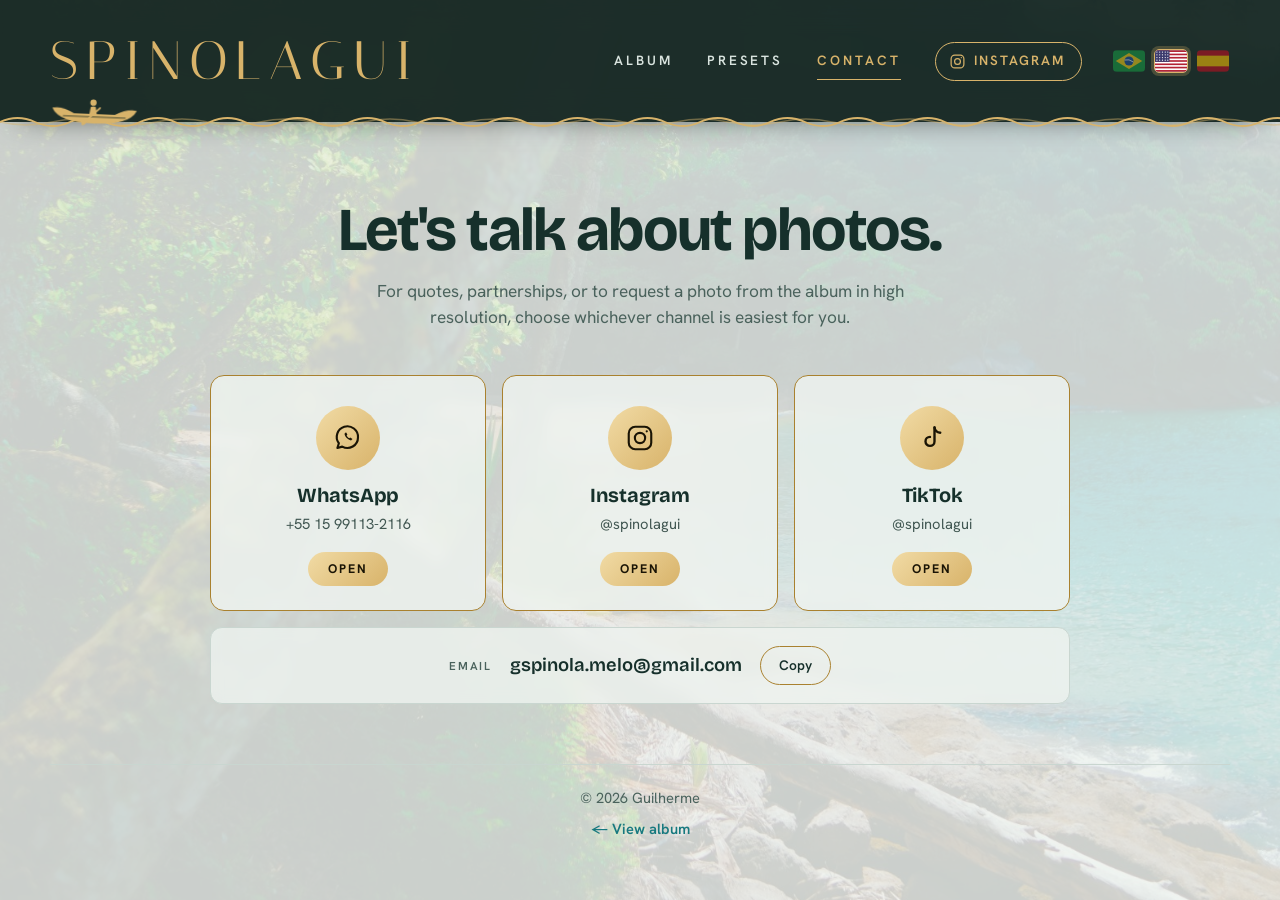
==== commit 5d0a3edf: "Corrige o cabeçalho tremendo perto do topo ao rolar O cabeçalho encolhia e crescia sem parar porque " ====
--- a/contact.html
+++ b/contact.html
@@ -5,7 +5,7 @@
   --font-display:'Bricolage Grotesque','Segoe UI',system-ui,sans-serif;--font-body:'Hanken Grotesk','Segoe UI',system-ui,sans-serif;--font-brand:'Italiana','Times New Roman',serif}
 @media (prefers-color-scheme:dark){:root:not([data-theme="light"]){--wash:#0f1d1a;--wash-rgb:15,29,26;--ink:#e8f0ec;--ink-soft:#a3b8b0;--accent:#4cc3c8;--accent-ink:#06201f;--line:#2a403a;--card:#14251f;color-scheme:dark}}
 :root[data-theme="dark"]{--wash:#0f1d1a;--wash-rgb:15,29,26;--ink:#e8f0ec;--ink-soft:#a3b8b0;--accent:#4cc3c8;--accent-ink:#06201f;--line:#2a403a;--card:#14251f;color-scheme:dark}
-*{box-sizing:border-box}
+html,body{overflow-anchor:none}*{box-sizing:border-box}
 body{margin:0;background:var(--wash);color:var(--ink);font-family:var(--font-body);font-size:17px;line-height:1.55;padding-block:0 48px;padding-left:max(16px,env(safe-area-inset-left,0px));padding-right:max(16px,env(safe-area-inset-right,0px));min-height:100vh}
 a:focus-visible,button:focus-visible{outline:3px solid var(--gold);outline-offset:3px;border-radius:4px}
 .wrap{max-width:1180px;margin:0 auto}
@@ -173,7 +173,7 @@
 set(s,false);
 })();</script><script>document.querySelectorAll('[data-copy]').forEach(function(b){b.addEventListener('click',function(){var t=b.dataset.copy;try{navigator.clipboard.writeText(t).then(function(){b.textContent=window.__t('copied');setTimeout(function(){b.textContent=window.__t('copy')},1600)},function(){})}catch(e){}})});</script><script>(function(){var h=document.getElementById('top'),hin=h.querySelector('.hin'),boat=document.getElementById('boat'),wake=document.getElementById('wake'),svg=boat.querySelector('svg'),calm=window.matchMedia&&window.matchMedia('(prefers-reduced-motion: reduce)').matches,p=0,cur=null,tilt=0,t0=performance.now(),lo=0,hi=0;
 function y(){return window.pageYOffset||document.documentElement.scrollTop||0}
-function onS(){var v=y(),m=document.documentElement.scrollHeight-window.innerHeight;p=m>0?Math.min(1,Math.max(0,v/m)):0;h.classList.toggle('sm',v>40)}
+function onS(){var v=y(),m=document.documentElement.scrollHeight-window.innerHeight;p=m>0?Math.min(1,Math.max(0,v/m)):0;if(v>70)h.classList.add('sm');else if(v<8)h.classList.remove('sm')}
 function meas(){var r=hin.getBoundingClientRect();lo=r.left;hi=Math.max(r.left,r.right-boat.offsetWidth);if(cur===null)cur=lo}
 function tick(now){var tg=lo+p*(hi-lo),vel=tg-cur;cur+=vel*(calm?1:.09);var sp=Math.abs(vel),tl=Math.max(-9,Math.min(9,-vel*.3));tilt+=(tl-tilt)*.15;var t=(now-t0)/1000,by=calm?0:Math.sin(t*1.7)*1.8,rot=calm?0:Math.sin(t*1.2)*2.4;boat.style.transform='translate3d('+cur.toFixed(1)+'px,'+by.toFixed(2)+'px,0) rotate('+(tilt+rot).toFixed(2)+'deg)';
 var w=Math.min(110,sp*4.5),bw=boat.offsetWidth;wake.style.opacity=calm?0:Math.min(.9,sp/9).toFixed(2);wake.style.width=w.toFixed(0)+'px';if(vel>0){wake.classList.remove('l');wake.style.left=(cur+bw*.22-w).toFixed(1)+'px'}else{wake.classList.add('l');wake.style.left=(cur+bw*.78).toFixed(1)+'px'}requestAnimationFrame(tick)}
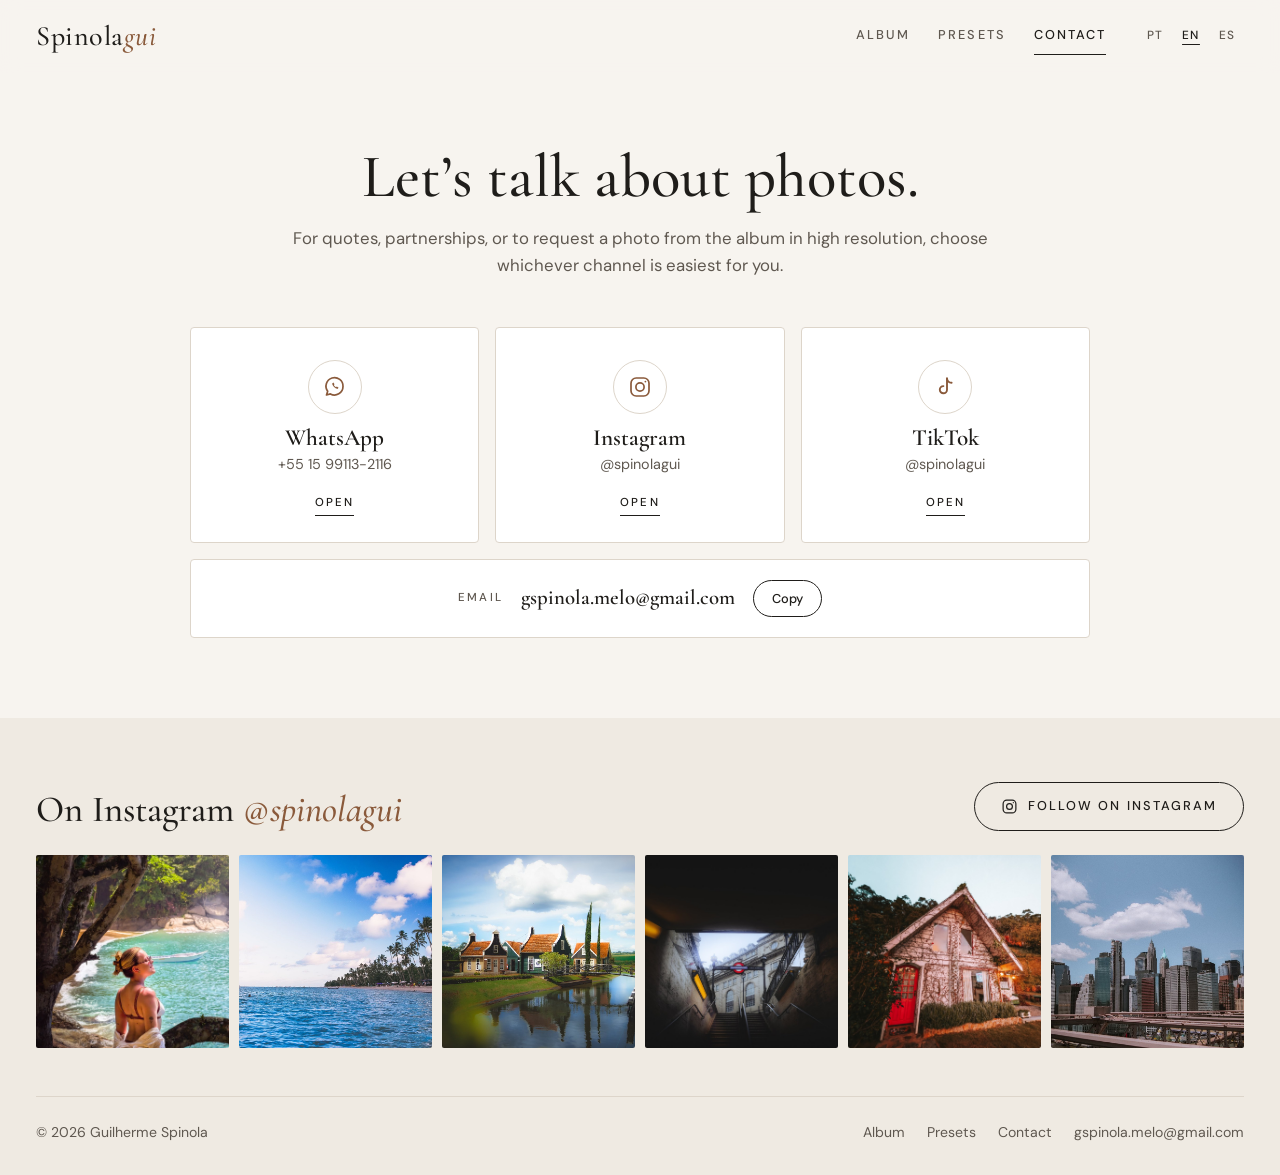
==== commit 700be490: "Redesenha o site: retrato no topo, álbum por categorias e rodapé com Instagram Fontes Cormorant Gara" ====
--- a/contact.html
+++ b/contact.html
@@ -1,183 +1,39 @@
-<!doctype html><html lang="en"><head><meta charset="utf-8"><meta name="viewport" content="width=device-width,initial-scale=1,viewport-fit=cover"><title>Contact · Guilherme Photography</title><link rel="preconnect" href="https://fonts.googleapis.com"><link rel="preconnect" href="https://fonts.gstatic.com" crossorigin><link rel="stylesheet" href="https://fonts.googleapis.com/css2?family=Italiana&family=Bricolage+Grotesque:opsz,wght@12..96,600;12..96,700&family=Hanken+Grotesk:wght@400;500;600&display=swap"><style>/* Layout: sticky gold header with canoe and waves, centered intro text, 3-column photo grid over a faded background photo that is revealed first on load. */
-:root{
-  --wash:#eef3ef;--wash-rgb:238,243,239;--ink:#16302b;--ink-soft:#4a625c;--accent:#17797f;--accent-ink:#fff;--line:#c9d6d0;--card:#f8fbf9;
-  --gold:#d8b36a;--gold-hi:#f1dba5;--gold-lo:#a9812f;--hdr:rgba(9,27,23,.9);--hdr-t:rgba(9,27,23,.72);
-  --font-display:'Bricolage Grotesque','Segoe UI',system-ui,sans-serif;--font-body:'Hanken Grotesk','Segoe UI',system-ui,sans-serif;--font-brand:'Italiana','Times New Roman',serif}
-@media (prefers-color-scheme:dark){:root:not([data-theme="light"]){--wash:#0f1d1a;--wash-rgb:15,29,26;--ink:#e8f0ec;--ink-soft:#a3b8b0;--accent:#4cc3c8;--accent-ink:#06201f;--line:#2a403a;--card:#14251f;color-scheme:dark}}
-:root[data-theme="dark"]{--wash:#0f1d1a;--wash-rgb:15,29,26;--ink:#e8f0ec;--ink-soft:#a3b8b0;--accent:#4cc3c8;--accent-ink:#06201f;--line:#2a403a;--card:#14251f;color-scheme:dark}
-html,body{overflow-anchor:none}*{box-sizing:border-box}
-body{margin:0;background:var(--wash);color:var(--ink);font-family:var(--font-body);font-size:17px;line-height:1.55;padding-block:0 48px;padding-left:max(16px,env(safe-area-inset-left,0px));padding-right:max(16px,env(safe-area-inset-right,0px));min-height:100vh}
-a:focus-visible,button:focus-visible{outline:3px solid var(--gold);outline-offset:3px;border-radius:4px}
-.wrap{max-width:1180px;margin:0 auto}
-
-/* background photo: shown first, then recedes behind everything */
-.bg{position:fixed;inset:0;z-index:-1;background:url(img/foto14.jpg) 62% 72%/cover no-repeat;animation:bgzoom 3.6s cubic-bezier(.2,.6,.2,1) backwards}
-.bg::after{content:"";position:absolute;inset:0;background:rgba(var(--wash-rgb),.84);animation:wash 1.6s ease 1.3s backwards}
-@keyframes bgzoom{from{transform:scale(1.14)}to{transform:scale(1)}}
-@keyframes wash{from{opacity:0}to{opacity:1}}
-@keyframes rise{from{opacity:0;transform:translateY(18px)}to{opacity:1;transform:none}}
-header,.wrap{animation:rise 1s ease 2.1s backwards}
-.splash{position:fixed;inset:0;z-index:60;display:grid;place-items:center;pointer-events:none;background:radial-gradient(ellipse at center,rgba(6,18,15,.5),rgba(6,18,15,0) 68%);animation:sp 3s ease forwards}
-@keyframes sp{0%,6%{opacity:0}22%{opacity:1}62%{opacity:1}100%{opacity:0;visibility:hidden}}
-.sp-in{text-align:center;padding:16px}
-.sp-name{display:block;font-family:var(--font-brand);font-size:clamp(2.1rem,9vw,5rem);letter-spacing:.28em;padding-left:.28em;color:var(--gold-hi);text-shadow:0 2px 28px rgba(0,0,0,.6);text-transform:uppercase}
-.sp-line{display:block;height:1px;width:0;margin:18px auto 0;background:var(--gold);animation:spl 1.6s ease .5s forwards}
-@keyframes spl{to{width:min(60vw,340px)}}
-html.seen .splash{display:none}
-html.seen .bg,html.seen .bg::after,html.seen header,html.seen .wrap{animation:none}
-
-/* header */
-header{--pad:34px;position:sticky;top:env(safe-area-inset-top,0px);z-index:20;background-color:var(--hdr);
-  background-image:radial-gradient(320px circle at var(--mx,-500px) var(--my,50%),rgba(216,179,106,.22),transparent 65%);
-  backdrop-filter:blur(14px) saturate(1.2);-webkit-backdrop-filter:blur(14px) saturate(1.2);
-  margin-left:calc(-1*max(16px,env(safe-area-inset-left,0px)));margin-right:calc(-1*max(16px,env(safe-area-inset-right,0px)));
-  padding-left:max(16px,env(safe-area-inset-left,0px));padding-right:max(16px,env(safe-area-inset-right,0px));
-  box-shadow:0 14px 30px -20px rgba(0,0,0,.65);transition:background-color .35s ease}
-header.sm{--pad:12px;background-color:var(--hdr-t)}
-body::before{content:"";position:fixed;inset:0 0 auto;height:env(safe-area-inset-top,0px);z-index:30;background:var(--hdr)}
-.hin{max-width:1180px;margin:0 auto;display:flex;flex-wrap:wrap;align-items:center;gap:8px 30px;padding-block:var(--pad);transition:padding .35s ease}
-.brand{margin-right:auto;display:block;text-decoration:none;line-height:1}
-.brand b{display:flex;font-family:var(--font-brand);font-weight:400;font-size:3.4rem;letter-spacing:.14em;text-transform:uppercase;line-height:1;transition:font-size .35s ease}
-.brand b i{font-style:normal;display:inline-block;color:var(--gold);cursor:default;transition:transform .3s cubic-bezier(.3,1.7,.5,1),color .25s,text-shadow .25s;animation:glint 7s ease-in-out infinite;animation-delay:calc(var(--k)*.16s)}
-.brand b i:hover{transform:translateY(-7px) scale(1.14);color:var(--gold-hi);text-shadow:0 0 20px rgba(241,219,165,.75)}
-@keyframes glint{0%,72%,100%{color:var(--gold)}82%{color:var(--gold-hi);text-shadow:0 0 14px rgba(241,219,165,.5)}}
-header.sm .brand b{font-size:2.3rem}
-nav{display:flex;align-items:center;gap:34px}
-nav a{position:relative;color:#d9e4df;text-decoration:none;font-weight:600;font-size:.84rem;letter-spacing:.22em;text-transform:uppercase;padding-block:8px;transition:color .25s}
-nav a::after{content:"";position:absolute;left:0;right:0;bottom:0;height:1px;background:var(--gold);transform:scaleX(0);transform-origin:center;transition:transform .35s ease}
-nav a:hover{color:var(--gold-hi)}
-nav a:hover::after,nav a[aria-current="page"]::after{transform:scaleX(1)}
-nav a[aria-current="page"]{color:var(--gold)}
-nav a.ig{display:inline-flex;align-items:center;gap:8px;padding:8px 16px 8px 13px;border:1px solid var(--gold);border-radius:999px;color:var(--gold);letter-spacing:.14em;transition:background .25s,color .25s,transform .25s}
-nav a.ig::after{display:none}
-nav a.ig svg{width:17px;height:17px;flex:none}
-nav a.ig:hover{background:var(--gold);color:#1a1405;transform:translateY(-2px)}
-.lang{display:flex;gap:8px;align-items:center}
-.lang button{width:34px;height:24px;padding:0;border:1px solid transparent;border-radius:5px;background:none;cursor:pointer;line-height:0;opacity:.55;transition:opacity .2s,transform .2s,border-color .2s,box-shadow .2s}
-.lang button svg{display:block;width:100%;height:100%;border-radius:4px}
-.lang button:hover{opacity:1;transform:translateY(-2px)}
-.lang button[aria-pressed="true"]{opacity:1;border-color:var(--gold);box-shadow:0 0 0 3px rgba(216,179,106,.25)}
-/* sea */
-.sea{position:absolute;left:0;right:0;bottom:-9px;height:18px;pointer-events:none;z-index:2}
-.wv{position:absolute;left:0;right:0;bottom:0;height:18px;background-repeat:repeat-x;background-position:0 50%}
-.wv.a{background-image:url("data:image/svg+xml,%3Csvg xmlns='http://www.w3.org/2000/svg' width='70' height='18' viewBox='0 0 70 18'%3E%3Cpath d='M0 9 Q17.5 1 35 9 T70 9' fill='none' stroke='%23d8b36a' stroke-width='1.8' stroke-linecap='round'/%3E%3C/svg%3E");background-size:70px 18px;animation:wva 5s linear infinite}
-.wv.b{opacity:.45;background-image:url("data:image/svg+xml,%3Csvg xmlns='http://www.w3.org/2000/svg' width='104' height='18' viewBox='0 0 104 18'%3E%3Cpath d='M0 9 Q26 15 52 9 T104 9' fill='none' stroke='%23d8b36a' stroke-width='1.3' stroke-linecap='round'/%3E%3C/svg%3E");background-size:104px 18px;animation:wvb 8s linear infinite reverse}
-@keyframes wva{to{background-position-x:70px}}
-@keyframes wvb{to{background-position-x:104px}}
-.wake{position:absolute;bottom:8px;height:3px;border-radius:3px;opacity:0;background:linear-gradient(90deg,transparent,rgba(241,219,165,.95))}
-.wake.l{background:linear-gradient(270deg,transparent,rgba(241,219,165,.95))}
-.boat{position:absolute;left:0;bottom:5px;width:88px;height:30px;color:var(--gold);transform-origin:50% 90%;will-change:transform;pointer-events:auto;cursor:pointer}
-.boat svg{display:block;width:100%;height:100%;overflow:visible;transform-origin:50% 100%}
-.boat svg.hop{animation:hop .75s ease}
-@keyframes hop{0%{transform:none}35%{transform:translateY(-16px) rotate(-9deg)}70%{transform:translateY(1px) rotate(5deg)}100%{transform:none}}
-
-/* home */
-.intro{text-align:center;margin:0 auto;padding-block:76px 46px;max-width:740px}
-.intro h1,.pg h1{font-family:var(--font-display);font-weight:700;font-size:clamp(2.2rem,6vw,3.8rem);line-height:1.04;letter-spacing:-.03em;margin:0 0 16px;text-wrap:balance}
-.intro p{margin:0 auto;color:var(--ink-soft);font-size:1.1rem;max-width:52ch}
-.grid{display:grid;grid-template-columns:repeat(3,minmax(0,1fr));gap:14px}
-.grid button{display:block;width:100%;margin:0;padding:0;border:0;background:var(--line);border-radius:3px;overflow:hidden;cursor:zoom-in;aspect-ratio:4/5;position:relative}
-.grid img{display:block;width:100%;height:100%;object-fit:cover;transform:translate3d(0,var(--py,0%),0);scale:1.16;opacity:calc(1 - var(--d,0)*.4);filter:saturate(calc(1 - var(--d,0)*.4));transition:scale .6s ease;will-change:transform}
-.grid button:hover img{scale:1.21}
-.grid button.rv{opacity:0;transform:translateY(34px) scale(.98);transition:opacity .8s ease var(--dl,0ms),transform .8s cubic-bezier(.2,.7,.2,1) var(--dl,0ms)}
-.grid button.rv.in{opacity:1;transform:none}
-footer{margin-top:60px;padding-top:22px;border-top:1px solid var(--line);color:var(--ink-soft);font-size:.92rem;display:flex;flex-direction:column;align-items:center;gap:8px;text-align:center}
-footer a{color:var(--accent);font-weight:600;text-decoration:none}
-/* lightbox */
-.lb{position:fixed;inset:0;z-index:50;background:rgba(6,14,12,.94);display:flex;align-items:center;justify-content:center;padding:max(16px,env(safe-area-inset-top,0px)) 16px max(16px,env(safe-area-inset-bottom,0px))}
-.lb[hidden]{display:none}
-.lb img{max-width:100%;max-height:100%;object-fit:contain;display:block}
-.lb button{position:absolute;background:rgba(255,255,255,.12);color:#fff;border:0;width:48px;height:48px;border-radius:50%;font-size:1.5rem;cursor:pointer}
-.lb button:hover{background:rgba(255,255,255,.24)}
-.lb .x{top:max(14px,env(safe-area-inset-top,0px));right:max(14px,env(safe-area-inset-right,0px))}
-.lb .p{left:max(10px,env(safe-area-inset-left,0px));top:50%;transform:translateY(-50%)}
-.lb .n{right:max(10px,env(safe-area-inset-right,0px));top:50%;transform:translateY(-50%)}
-.lb .c{position:absolute;bottom:max(14px,env(safe-area-inset-bottom,0px));left:50%;transform:translateX(-50%);color:#cfe0da;font-size:.85rem;letter-spacing:.12em;font-variant-numeric:tabular-nums}
-
-/* inner pages */
-.pg{padding-block:76px 0;text-align:center}
-.pg .lead{color:var(--ink-soft);margin:0 auto 44px;max-width:58ch;font-size:1.08rem}
-.pg h2{font-family:var(--font-display);font-weight:700;font-size:1.6rem;letter-spacing:-.02em;margin:0 0 6px}
-.pg .sub{color:var(--ink-soft);margin:0 auto 28px;max-width:60ch}
-.social{display:grid;grid-template-columns:repeat(3,minmax(0,1fr));gap:16px;max-width:860px;margin:0 auto}
-.sn{display:flex;flex-direction:column;align-items:center;gap:10px;padding:30px 18px 24px;border:1px solid var(--gold-lo);border-radius:14px;background:rgba(var(--wash-rgb),.82);backdrop-filter:blur(6px);color:var(--ink);text-decoration:none;min-width:0;transition:transform .3s,background .3s,border-color .3s,color .3s}
-.sn:hover{transform:translateY(-5px);background:#0b1f1b;border-color:var(--gold);color:#e8f0ec}
-.sn .ic{width:64px;height:64px;border-radius:50%;background:linear-gradient(135deg,var(--gold-hi),var(--gold));color:#1a1405;display:grid;place-items:center;flex:none}
-.sn .ic svg{width:30px;height:30px}
-.sn .tx{display:grid;gap:2px;justify-items:center;text-align:center;min-width:0}
-.sn b{font-family:var(--font-display);font-size:1.25rem;letter-spacing:-.01em}
-.sn .h{font-size:.92rem;opacity:.8;overflow-wrap:anywhere}
-.sn .go{margin-top:6px;display:inline-block;background:linear-gradient(135deg,var(--gold-hi),var(--gold));color:#1a1405;font:700 .78rem var(--font-body);letter-spacing:.16em;text-transform:uppercase;padding:9px 20px;border-radius:999px}
-.em{max-width:860px;margin:16px auto 0;display:flex;flex-wrap:wrap;align-items:center;justify-content:center;gap:10px 18px;padding:18px;border:1px solid var(--line);border-radius:12px;background:rgba(var(--wash-rgb),.8);backdrop-filter:blur(6px)}
-.em .k{font-size:.72rem;letter-spacing:.16em;text-transform:uppercase;color:var(--ink-soft);font-weight:600}
-.em .v{font-family:var(--font-display);font-weight:600;font-size:1.15rem;overflow-wrap:anywhere;min-width:0}
-.cp{font:inherit;font-size:.86rem;font-weight:600;border:1px solid var(--gold-lo);background:transparent;color:var(--ink);border-radius:999px;padding:8px 18px;cursor:pointer}
-.cp:hover{background:var(--gold);color:#1a1405;border-color:var(--gold)}
-.steps{display:grid;grid-template-columns:repeat(3,minmax(0,1fr));gap:20px;list-style:none;margin:0;padding:0;text-align:left}
-.step{display:flex;flex-direction:column;gap:14px;min-width:0}
-.ph{width:100%;aspect-ratio:9/16;border-radius:10px;border:1.5px dashed var(--gold-lo);background:rgba(var(--wash-rgb),.6);display:flex;align-items:center;justify-content:center;text-align:center;padding:16px;color:var(--ink-soft);font-size:.78rem;letter-spacing:.14em;text-transform:uppercase;line-height:1.6}
-.step img{width:100%;aspect-ratio:9/16;border-radius:10px;display:block;object-fit:cover}
-.step .t{display:flex;gap:12px;align-items:flex-start}
-.step .no{flex:none;width:34px;height:34px;border-radius:50%;background:#0b1f1b;border:1px solid var(--gold);color:var(--gold-hi);font-family:var(--font-brand);font-size:1.15rem;display:flex;align-items:center;justify-content:center;line-height:1}
-.step h3{margin:0 0 3px;font-size:1.02rem;font-weight:600;line-height:1.3}
-.step p{margin:0;color:var(--ink-soft);font-size:.92rem;line-height:1.5}
-.dl{margin-top:56px;padding:32px 28px;border:1px solid var(--line);border-radius:12px;background:rgba(var(--wash-rgb),.8);backdrop-filter:blur(6px);display:flex;flex-direction:column;align-items:center;gap:18px;text-align:center}
-.dl h2{margin:0 0 4px}.dl p{margin:0 auto;color:var(--ink-soft);max-width:46ch;font-size:.95rem}
-.btn-gold{display:inline-flex;align-items:center;gap:10px;background:linear-gradient(135deg,var(--gold-hi),var(--gold));color:#1a1405;font:700 .9rem var(--font-body);letter-spacing:.14em;text-transform:uppercase;padding:15px 28px;border-radius:999px;text-decoration:none;border:0}
-.btn-gold[aria-disabled="true"]{opacity:.55;cursor:not-allowed;filter:grayscale(.3)}
-.btn-gold svg{width:18px;height:18px}
-
-@media (max-width:900px){.steps{grid-template-columns:repeat(2,minmax(0,1fr))}}
-@media (max-width:640px){
-  .social{grid-template-columns:1fr;gap:12px}
-  .sn{flex-direction:row;text-align:left;padding:16px;gap:14px}
-  .sn .ic{width:52px;height:52px}.sn .ic svg{width:26px;height:26px}
-  .sn .tx{justify-items:start;text-align:left}.sn .go{margin:0 0 0 auto}
-}
-@media (max-width:520px){
-  header{--pad:14px}header.sm{--pad:9px}
-  .hin{gap:6px 12px}
-  nav{order:3;width:100%;justify-content:space-between;gap:10px}
-  nav a{font-size:.66rem;letter-spacing:.12em}
-  nav a.ig{padding:7px}nav a.ig svg{width:18px;height:18px}nav a.ig span{display:none}
-  .brand b{font-size:clamp(1.35rem,7.4vw,1.9rem);letter-spacing:.08em}header.sm .brand b{font-size:clamp(1.2rem,6.2vw,1.5rem)}
-  .lang{gap:6px}.lang button{width:28px;height:20px}
-  .boat{width:60px;height:21px}
-  .steps{gap:14px}.step p{font-size:.86rem}.dl{padding:22px}
-  .intro,.pg{padding-block-start:44px}
-}
-@media (prefers-reduced-motion:reduce){*{transition:none!important}.bg,.bg::after,header,.wrap,.wv,.brand b i{animation:none}.splash{display:none}}
-</style></head><body><script>try{if(sessionStorage.getItem('seen'))document.documentElement.classList.add('seen');else sessionStorage.setItem('seen','1')}catch(e){}</script><div class="bg" aria-hidden="true"></div><div class="splash" aria-hidden="true"><div class="sp-in"><span class="sp-name">Spinolagui</span><i class="sp-line"></i></div></div><header id="top"><div class="hin">
-<a class="brand" href="index.html" data-a="aria-label:home_aria" aria-label="spinolagui, photo album, home"><b aria-hidden="true"><i style="--k:0">S</i><i style="--k:1">P</i><i style="--k:2">I</i><i style="--k:3">N</i><i style="--k:4">O</i><i style="--k:5">L</i><i style="--k:6">A</i><i style="--k:7">G</i><i style="--k:8">U</i><i style="--k:9">I</i></b></a>
-<nav data-a="aria-label:nav_aria" aria-label="Main"><a href="index.html" data-i="nav_album">Album</a><a href="presets.html" data-i="nav_presets">Presets</a><a href="contact.html" aria-current="page" data-i="nav_contact">Contact</a><a class="ig" href="https://instagram.com/spinolagui" target="_blank" rel="noopener" data-a="aria-label:ig_aria" aria-label="Instagram @spinolagui (opens in a new tab)"><svg viewBox="0 0 24 24" fill="none" stroke="currentColor" stroke-width="1.7" stroke-linecap="round" stroke-linejoin="round" aria-hidden="true"><rect x="3" y="3" width="18" height="18" rx="5.2"/><circle cx="12" cy="12" r="4.1"/><circle cx="17.4" cy="6.6" r=".9" fill="currentColor" stroke="none"/></svg><span>Instagram</span></a></nav>
-<div class="lang" role="group" data-a="aria-label:lang_aria" aria-label="Language"><button type="button" data-l="pt" aria-pressed="false" title="Português" aria-label="Português"><svg viewBox="0 0 30 20" aria-hidden="true"><rect width="30" height="20" fill="#169b45"/><path d="M15 2.4 27.4 10 15 17.6 2.6 10Z" fill="#f7d117"/><circle cx="15" cy="10" r="4.3" fill="#1b4da1"/><path d="M10.8 9.1Q15 7.8 19.2 11" stroke="#fff" stroke-width=".8" fill="none"/></svg></button><button type="button" data-l="en" aria-pressed="false" title="English" aria-label="English"><svg viewBox="0 0 30 20" aria-hidden="true"><rect width="30" height="20" fill="#fff"/><rect y="0.00" width="30" height="1.54" fill="#b22234"/><rect y="3.08" width="30" height="1.54" fill="#b22234"/><rect y="6.15" width="30" height="1.54" fill="#b22234"/><rect y="9.23" width="30" height="1.54" fill="#b22234"/><rect y="12.31" width="30" height="1.54" fill="#b22234"/><rect y="15.38" width="30" height="1.54" fill="#b22234"/><rect y="18.46" width="30" height="1.54" fill="#b22234"/><rect width="13.6" height="10.8" fill="#3c3b6e"/><circle cx="1.8" cy="1.6" r=".55" fill="#fff"/><circle cx="1.8" cy="4.2" r=".55" fill="#fff"/><circle cx="1.8" cy="6.8" r=".55" fill="#fff"/><circle cx="1.8" cy="9.2" r=".55" fill="#fff"/><circle cx="4.4" cy="1.6" r=".55" fill="#fff"/><circle cx="4.4" cy="4.2" r=".55" fill="#fff"/><circle cx="4.4" cy="6.8" r=".55" fill="#fff"/><circle cx="4.4" cy="9.2" r=".55" fill="#fff"/><circle cx="7" cy="1.6" r=".55" fill="#fff"/><circle cx="7" cy="4.2" r=".55" fill="#fff"/><circle cx="7" cy="6.8" r=".55" fill="#fff"/><circle cx="7" cy="9.2" r=".55" fill="#fff"/><circle cx="9.6" cy="1.6" r=".55" fill="#fff"/><circle cx="9.6" cy="4.2" r=".55" fill="#fff"/><circle cx="9.6" cy="6.8" r=".55" fill="#fff"/><circle cx="9.6" cy="9.2" r=".55" fill="#fff"/><circle cx="12" cy="1.6" r=".55" fill="#fff"/><circle cx="12" cy="4.2" r=".55" fill="#fff"/><circle cx="12" cy="6.8" r=".55" fill="#fff"/><circle cx="12" cy="9.2" r=".55" fill="#fff"/></svg></button><button type="button" data-l="es" aria-pressed="false" title="Español" aria-label="Español"><svg viewBox="0 0 30 20" aria-hidden="true"><rect width="30" height="20" fill="#c60b1e"/><rect y="5" width="30" height="10" fill="#ffc400"/></svg></button></div>
-</div><div class="sea" aria-hidden="true"><i class="wv b"></i><i class="wv a"></i><i class="wake" id="wake"></i><div class="boat" id="boat"><svg viewBox="0 0 64 22" fill="currentColor" aria-hidden="true"><path d="M1 9 Q8 7.5 17 12.5 L47 12.5 Q56 7.5 63 9 Q58 19.5 32 19.5 Q6 19.5 1 9Z"/><path d="M9 14.6 H55" stroke="#0b1f1b" stroke-width="1" opacity=".55" fill="none"/><circle cx="31" cy="4.2" r="2.3"/><path d="M28.3 12.5 L29.2 7.4 Q31 6.4 32.8 7.4 L33.7 12.5Z"/><path d="M36 8 L25.5 18" stroke="currentColor" stroke-width="1.2" stroke-linecap="round" fill="none"/><ellipse cx="24.8" cy="18.8" rx="1.3" ry="2.6" transform="rotate(45 24.8 18.8)"/></svg></div></div></header>
-<div class="wrap">
-<main class="pg"><h1 data-i="c_h1">Let's talk about photos.</h1><p class="lead" data-i="c_lead">For quotes, partnerships, or to request a photo from the album in high resolution, choose whichever channel is easiest for you.</p><div class="social"><a class="sn" href="https://wa.me/5515991132116" target="_blank" rel="noopener" data-a="aria-label:c_wa_aria" aria-label="Open WhatsApp in a new tab"><span class="ic"><svg viewBox="0 0 24 24" fill="none" stroke="currentColor" stroke-width="1.7" stroke-linecap="round" stroke-linejoin="round" aria-hidden="true"><path d="M20 11.5a8.5 8.5 0 0 1-12.6 7.4L3.5 20l1.2-3.8A8.5 8.5 0 1 1 20 11.5z"/><path d="M9.2 8.6c.2 2.3 2.9 5 5.2 5.3l1.2-1.2-1.8-1.1-.8.6c-.9-.4-1.8-1.3-2.1-2.2l.6-.8-1.1-1.8z" fill="currentColor" stroke="none"/></svg></span><span class="tx"><b>WhatsApp</b><span class="h">+55 15 99113-2116</span></span><span class="go" data-i="c_open">Open</span></a><a class="sn" href="https://instagram.com/spinolagui" target="_blank" rel="noopener" data-a="aria-label:c_ig_aria" aria-label="Open Instagram in a new tab"><span class="ic"><svg viewBox="0 0 24 24" fill="none" stroke="currentColor" stroke-width="1.7" stroke-linecap="round" stroke-linejoin="round" aria-hidden="true"><rect x="3" y="3" width="18" height="18" rx="5.2"/><circle cx="12" cy="12" r="4.1"/><circle cx="17.4" cy="6.6" r=".9" fill="currentColor" stroke="none"/></svg></span><span class="tx"><b>Instagram</b><span class="h">@spinolagui</span></span><span class="go" data-i="c_open">Open</span></a><a class="sn" href="https://www.tiktok.com/@spinolagui" target="_blank" rel="noopener" data-a="aria-label:c_tt_aria" aria-label="Open TikTok in a new tab"><span class="ic"><svg viewBox="0 0 24 24" fill="none" stroke="currentColor" stroke-width="1.9" stroke-linecap="round" stroke-linejoin="round" aria-hidden="true"><path d="M14 3.5v11.2a3.6 3.6 0 1 1-3.6-3.6"/><path d="M14 3.5c.3 2.5 1.9 4.1 4.6 4.3"/></svg></span><span class="tx"><b>TikTok</b><span class="h">@spinolagui</span></span><span class="go" data-i="c_open">Open</span></a></div><div class="em"><span class="k" data-i="c_email">Email</span><span class="v">gspinola.melo@gmail.com</span><button class="cp" type="button" data-copy="gspinola.melo@gmail.com" data-i="copy">Copy</button></div></main>
-<footer><span>© 2026 Guilherme</span><a href="index.html" data-i="foot_album">← View album</a></footer>
+<!doctype html>
+<html lang="pt-BR">
+<head>
+<meta charset="utf-8">
+<meta name="viewport" content="width=device-width,initial-scale=1,viewport-fit=cover">
+<title>Contato — Spinolagui</title>
+<meta name="description" content="Fale com Guilherme Spinola por WhatsApp, Instagram, TikTok ou e-mail.">
+<link rel="preconnect" href="https://fonts.googleapis.com">
+<link rel="preconnect" href="https://fonts.gstatic.com" crossorigin>
+<link rel="stylesheet" href="https://fonts.googleapis.com/css2?family=Cormorant+Garamond:ital,wght@0,500;0,600;1,500&family=DM+Sans:opsz,wght@9..40,400;9..40,500;9..40,600&display=swap">
+<link rel="stylesheet" href="css/site.css">
+</head>
+<body>
+<a class="skip" href="#main" data-i="skip">Pular para o conteúdo</a>
+<header class="hd"><div class="wrap">
+<a class="brand" href="index.html" data-a="aria-label:home_aria" aria-label="Spinolagui, início">Spinola<em>gui</em></a>
+<nav class="nav" data-a="aria-label:nav_aria" aria-label="Principal"><a href="index.html" data-i="nav_album">Álbum</a><a href="presets.html" data-i="nav_presets">Presets</a><a href="contact.html" aria-current="page" data-i="nav_contact">Contato</a></nav>
+<div class="lang" role="group" data-a="aria-label:lang_aria" aria-label="Idioma"><button type="button" data-l="pt" lang="pt" aria-label="Português">PT</button><button type="button" data-l="en" lang="en" aria-label="English">EN</button><button type="button" data-l="es" lang="es" aria-label="Español">ES</button></div>
+</div></header>
+<main id="main" class="pg wrap"><h1 data-i="c_h1">Let's talk about photos.</h1><p class="lead" data-i="c_lead">For quotes, partnerships, or to request a photo from the album in high resolution, choose whichever channel is easiest for you.</p><div class="social"><a class="sn" href="https://wa.me/5515991132116" target="_blank" rel="noopener" data-a="aria-label:c_wa_aria" aria-label="Open WhatsApp in a new tab"><span class="ic"><svg viewBox="0 0 24 24" fill="none" stroke="currentColor" stroke-width="1.7" stroke-linecap="round" stroke-linejoin="round" aria-hidden="true"><path d="M20 11.5a8.5 8.5 0 0 1-12.6 7.4L3.5 20l1.2-3.8A8.5 8.5 0 1 1 20 11.5z"/><path d="M9.2 8.6c.2 2.3 2.9 5 5.2 5.3l1.2-1.2-1.8-1.1-.8.6c-.9-.4-1.8-1.3-2.1-2.2l.6-.8-1.1-1.8z" fill="currentColor" stroke="none"/></svg></span><span class="tx"><b>WhatsApp</b><span class="h">+55 15 99113-2116</span></span><span class="go" data-i="c_open">Open</span></a><a class="sn" href="https://instagram.com/spinolagui" target="_blank" rel="noopener" data-a="aria-label:c_ig_aria" aria-label="Open Instagram in a new tab"><span class="ic"><svg viewBox="0 0 24 24" fill="none" stroke="currentColor" stroke-width="1.7" stroke-linecap="round" stroke-linejoin="round" aria-hidden="true"><rect x="3" y="3" width="18" height="18" rx="5.2"/><circle cx="12" cy="12" r="4.1"/><circle cx="17.4" cy="6.6" r=".9" fill="currentColor" stroke="none"/></svg></span><span class="tx"><b>Instagram</b><span class="h">@spinolagui</span></span><span class="go" data-i="c_open">Open</span></a><a class="sn" href="https://www.tiktok.com/@spinolagui" target="_blank" rel="noopener" data-a="aria-label:c_tt_aria" aria-label="Open TikTok in a new tab"><span class="ic"><svg viewBox="0 0 24 24" fill="none" stroke="currentColor" stroke-width="1.9" stroke-linecap="round" stroke-linejoin="round" aria-hidden="true"><path d="M14 3.5v11.2a3.6 3.6 0 1 1-3.6-3.6"/><path d="M14 3.5c.3 2.5 1.9 4.1 4.6 4.3"/></svg></span><span class="tx"><b>TikTok</b><span class="h">@spinolagui</span></span><span class="go" data-i="c_open">Open</span></a></div><div class="em"><span class="k" data-i="c_email">Email</span><span class="v">gspinola.melo@gmail.com</span><button class="cp" type="button" data-copy="gspinola.melo@gmail.com" data-i="copy">Copy</button></div></main>
+<footer class="ft"><div class="wrap">
+<div class="ig-hd"><h2><span data-i="ig_h">No Instagram</span> <a href="https://www.instagram.com/spinolagui/" target="_blank" rel="noopener">@spinolagui</a></h2>
+<a class="btn" href="https://www.instagram.com/spinolagui/" target="_blank" rel="noopener"><svg viewBox="0 0 24 24" fill="none" stroke="currentColor" stroke-width="1.7" stroke-linecap="round" stroke-linejoin="round" aria-hidden="true"><rect x="3" y="3" width="18" height="18" rx="5.2"/><circle cx="12" cy="12" r="4.1"/><circle cx="17.4" cy="6.6" r=".9" fill="currentColor" stroke="none"/></svg><span data-i="ig_follow">Seguir no Instagram</span></a></div>
+<div class="ig-grid" id="igGrid"></div>
+<div class="ft-bot"><span data-i="foot_rights">© 2026 Guilherme Spinola</span>
+<nav aria-label="Rodapé"><a href="index.html" data-i="nav_album">Álbum</a><a href="presets.html" data-i="nav_presets">Presets</a><a href="contact.html" data-i="nav_contact">Contato</a><a href="mailto:gspinola.melo@gmail.com">gspinola.melo@gmail.com</a></nav></div>
+</div></footer>
+<div class="ov igp" id="igp" role="dialog" aria-modal="true" data-a="aria-label:ig_label" aria-label="Post do Instagram" hidden>
+<button class="ic-btn x" type="button" data-a="aria-label:close" aria-label="Fechar">×</button>
+<button class="ic-btn p" type="button" data-a="aria-label:prev" aria-label="Anterior">‹</button>
+<button class="ic-btn n" type="button" data-a="aria-label:next" aria-label="Próxima">›</button>
+<div class="igp-card"><div class="igp-media"></div>
+<div class="igp-side"><div class="igp-user"><span class="igp-av"><img src="img/retrato.jpg" alt="" onerror="this.remove()">G</span><div><b>spinolagui</b><span>Guilherme Spinola</span></div></div>
+<p class="igp-cap"></p><span class="igp-count"></span>
+<a class="btn solid igp-link" href="https://www.instagram.com/spinolagui/" target="_blank" rel="noopener"><svg viewBox="0 0 24 24" fill="none" stroke="currentColor" stroke-width="1.7" stroke-linecap="round" stroke-linejoin="round" aria-hidden="true"><rect x="3" y="3" width="18" height="18" rx="5.2"/><circle cx="12" cy="12" r="4.1"/><circle cx="17.4" cy="6.6" r=".9" fill="currentColor" stroke="none"/></svg><span data-i="ig_open">Ver no Instagram</span></a></div></div>
 </div>
-<script>(function(){var T={"en": {"nav_album": "Album", "nav_presets": "Presets", "nav_contact": "Contact", "nav_aria": "Main", "home_aria": "spinolagui, photo album, home", "ig_aria": "Instagram @spinolagui (opens in a new tab)", "lang_aria": "Language", "intro_h1": "Memories and the places I've been.", "intro_p": "A selection of travel photos: beaches, architecture and cities. Tap an image to enlarge.", "foot_contact": "Get in touch →", "foot_album": "← View album", "foot_q": "Questions? Get in touch →", "photo_alt": "Photo {n} of the album", "enlarge": "Enlarge photo {n} of {t}", "lb_label": "Enlarged photo", "lb_close": "Close", "lb_prev": "Previous photo", "lb_next": "Next photo", "c_h1": "Let's talk about photos.", "c_lead": "For quotes, partnerships, or to request a photo from the album in high resolution, choose whichever channel is easiest for you.", "c_open": "Open", "c_email": "Email", "copy": "Copy", "copied": "Copied", "c_wa_aria": "Open WhatsApp in a new tab", "c_ig_aria": "Open Instagram in a new tab", "c_tt_aria": "Open TikTok in a new tab", "p_h1": "My presets for Lightroom", "p_lead": "Soft texture, brightness emerging between the lights, and slightly shifted colors. Install them on your phone and bring my style to your own photos.", "p_h2": "How to install on Lightroom mobile", "p_sub": "Follow the 6 steps below. Works with photos and files already on your phone.", "ph": "Step {n} photo", "ph_aria": "Space for the step {n} photo", "s1t": "Download the presets to your phone", "s1d": "Tap the download button at the bottom of this page. If the file comes zipped (.zip), extract it first, because Lightroom cannot open compressed files.", "s2t": "Open a photo in Lightroom", "s2d": "In the Lightroom app, tap any photo in your library to open it in the editing view.", "s3t": "Open Presets", "s3d": "In the toolbar, tap Presets.", "s4t": "Import the file", "s4d": "Open the options menu (the three dots) and tap Import Presets.", "s5t": "Choose the file", "s5d": "Find the presets file you downloaded, select it and confirm.", "s6t": "Apply it to your photo", "s6d": "Your presets appear under Yours. Tap one to apply it and adjust the intensity as you like.", "dl_h": "Download the presets", "dl_p": "The download link will be available here soon. Once downloaded, go back to the steps above to install them.", "dl_btn": "Coming soon"}, "pt": {"nav_album": "Álbum", "nav_presets": "Presets", "nav_contact": "Contatos", "nav_aria": "Principal", "home_aria": "spinolagui, álbum de fotos, início", "ig_aria": "Instagram @spinolagui (abre em nova aba)", "lang_aria": "Idioma", "intro_h1": "Memórias e lugares por onde passei.", "intro_p": "Uma seleção de fotos de viagem: praias, arquitetura e cidades. Toque em uma imagem para ampliar.", "foot_contact": "Fale comigo →", "foot_album": "← Ver álbum", "foot_q": "Dúvidas? Fale comigo →", "photo_alt": "Foto {n} do álbum", "enlarge": "Ampliar foto {n} de {t}", "lb_label": "Foto ampliada", "lb_close": "Fechar", "lb_prev": "Foto anterior", "lb_next": "Próxima foto", "c_h1": "Vamos conversar sobre fotos.", "c_lead": "Para orçamentos, parcerias ou para pedir uma foto do álbum em alta resolução, escolha o canal que for mais fácil para você.", "c_open": "Abrir", "c_email": "E-mail", "copy": "Copiar", "copied": "Copiado", "c_wa_aria": "Abrir o WhatsApp em nova aba", "c_ig_aria": "Abrir o Instagram em nova aba", "c_tt_aria": "Abrir o TikTok em nova aba", "p_h1": "Meus presets para Lightroom", "p_lead": "Textura suave, claridade surgindo entre as luzes e cores levemente alteradas. Instale no seu celular e aplique o meu estilo nas suas fotos.", "p_h2": "Como instalar no Lightroom mobile", "p_sub": "Siga os 6 passos abaixo. Funciona com as fotos e os arquivos já no seu celular.", "ph": "Foto do passo {n}", "ph_aria": "Espaço para a foto do passo {n}", "s1t": "Baixe os presets no celular", "s1d": "Toque no botão de download no fim desta página. Se o arquivo vier compactado (.zip), extraia antes, porque o Lightroom não abre arquivos compactados.", "s2t": "Abra uma foto no Lightroom", "s2d": "No aplicativo Lightroom, toque em qualquer foto da sua galeria para abri-la na tela de edição.", "s3t": "Abra as Predefinições", "s3d": "Na barra de ferramentas, toque em Predefinições (Presets).", "s4t": "Importe o arquivo", "s4d": "Abra o menu de opções (os três pontinhos) e toque em Importar predefinições (Import Presets).", "s5t": "Escolha o arquivo", "s5d": "Procure o arquivo dos presets que você baixou, selecione e confirme.", "s6t": "Aplique na sua foto", "s6d": "Os presets ficam em Suas predefinições (Yours). Toque em um deles para aplicar e ajuste a intensidade como quiser.", "dl_h": "Baixar os presets", "dl_p": "O link de download será liberado aqui em breve. Depois de baixar, volte aos passos acima para instalar.", "dl_btn": "Em breve"}, "es": {"nav_album": "Álbum", "nav_presets": "Presets", "nav_contact": "Contacto", "nav_aria": "Principal", "home_aria": "spinolagui, álbum de fotos, inicio", "ig_aria": "Instagram @spinolagui (se abre en una pestaña nueva)", "lang_aria": "Idioma", "intro_h1": "Recuerdos y lugares por los que he pasado.", "intro_p": "Una selección de fotos de viaje: playas, arquitectura y ciudades. Toca una imagen para ampliarla.", "foot_contact": "Escríbeme →", "foot_album": "← Ver álbum", "foot_q": "¿Dudas? Escríbeme →", "photo_alt": "Foto {n} del álbum", "enlarge": "Ampliar foto {n} de {t}", "lb_label": "Foto ampliada", "lb_close": "Cerrar", "lb_prev": "Foto anterior", "lb_next": "Foto siguiente", "c_h1": "Hablemos de fotos.", "c_lead": "Para presupuestos, colaboraciones o para pedir una foto del álbum en alta resolución, elige el canal que te resulte más fácil.", "c_open": "Abrir", "c_email": "Correo electrónico", "copy": "Copiar", "copied": "Copiado", "c_wa_aria": "Abrir WhatsApp en una pestaña nueva", "c_ig_aria": "Abrir Instagram en una pestaña nueva", "c_tt_aria": "Abrir TikTok en una pestaña nueva", "p_h1": "Mis presets para Lightroom", "p_lead": "Textura suave, claridad que surge entre las luces y colores ligeramente alterados. Instálalos en tu móvil y aplica mi estilo a tus propias fotos.", "p_h2": "Cómo instalar en Lightroom móvil", "p_sub": "Sigue los 6 pasos de abajo. Funciona con las fotos y archivos que ya tienes en tu móvil.", "ph": "Foto del paso {n}", "ph_aria": "Espacio para la foto del paso {n}", "s1t": "Descarga los presets en tu móvil", "s1d": "Toca el botón de descarga al final de esta página. Si el archivo viene comprimido (.zip), extráelo primero, porque Lightroom no abre archivos comprimidos.", "s2t": "Abre una foto en Lightroom", "s2d": "En la app de Lightroom, toca cualquier foto de tu biblioteca para abrirla en la pantalla de edición.", "s3t": "Abre los ajustes preestablecidos", "s3d": "En la barra de herramientas, toca Ajustes preestablecidos (Presets).", "s4t": "Importa el archivo", "s4d": "Abre el menú de opciones (los tres puntos) y toca Importar ajustes preestablecidos (Import Presets).", "s5t": "Elige el archivo", "s5d": "Busca el archivo de presets que descargaste, selecciónalo y confirma.", "s6t": "Aplícalo a tu foto", "s6d": "Tus presets aparecen en Tuyos (Yours). Toca uno para aplicarlo y ajusta la intensidad como quieras.", "dl_h": "Descargar los presets", "dl_p": "El enlace de descarga estará disponible aquí pronto. Cuando lo descargues, vuelve a los pasos de arriba para instalarlos.", "dl_btn": "Próximamente"}}
-var L='en';
-function fmt(s,o){return s.replace(/\{(\w+)\}/g,function(m,k){return o&&o[k]!=null?o[k]:m})}
-window.__t=function(k,o){return fmt((T[L]&&T[L][k])||T.en[k]||k,o)};
-window.__lang=function(){return L};
-function apply(){document.documentElement.lang=L==='pt'?'pt-BR':L;
-document.querySelectorAll('[data-i]').forEach(function(e){e.textContent=window.__t(e.dataset.i,e.dataset)});
-document.querySelectorAll('[data-a]').forEach(function(e){e.dataset.a.split(',').forEach(function(p){var kv=p.split(':');e.setAttribute(kv[0],window.__t(kv[1],e.dataset))})});
-document.querySelectorAll('.lang button').forEach(function(b){b.setAttribute('aria-pressed',b.dataset.l===L?'true':'false')});
-document.dispatchEvent(new Event('langchange'))}
-function set(l,save){L=l;if(save){try{localStorage.setItem('lang',l)}catch(e){}}apply()}
-var s=null;try{s=localStorage.getItem('lang')}catch(e){}
-if(!T[s]){var n=((navigator.language||'en')+'').slice(0,2).toLowerCase();s=(n==='pt'||n==='es')?n:'en'}
-document.querySelectorAll('.lang button').forEach(function(b){b.addEventListener('click',function(){set(b.dataset.l,true)})});
-set(s,false);
-})();</script><script>document.querySelectorAll('[data-copy]').forEach(function(b){b.addEventListener('click',function(){var t=b.dataset.copy;try{navigator.clipboard.writeText(t).then(function(){b.textContent=window.__t('copied');setTimeout(function(){b.textContent=window.__t('copy')},1600)},function(){})}catch(e){}})});</script><script>(function(){var h=document.getElementById('top'),hin=h.querySelector('.hin'),boat=document.getElementById('boat'),wake=document.getElementById('wake'),svg=boat.querySelector('svg'),calm=window.matchMedia&&window.matchMedia('(prefers-reduced-motion: reduce)').matches,p=0,cur=null,tilt=0,t0=performance.now(),lo=0,hi=0;
-function y(){return window.pageYOffset||document.documentElement.scrollTop||0}
-function onS(){var v=y(),m=document.documentElement.scrollHeight-window.innerHeight;p=m>0?Math.min(1,Math.max(0,v/m)):0;if(v>70)h.classList.add('sm');else if(v<8)h.classList.remove('sm')}
-function meas(){var r=hin.getBoundingClientRect();lo=r.left;hi=Math.max(r.left,r.right-boat.offsetWidth);if(cur===null)cur=lo}
-function tick(now){var tg=lo+p*(hi-lo),vel=tg-cur;cur+=vel*(calm?1:.09);var sp=Math.abs(vel),tl=Math.max(-9,Math.min(9,-vel*.3));tilt+=(tl-tilt)*.15;var t=(now-t0)/1000,by=calm?0:Math.sin(t*1.7)*1.8,rot=calm?0:Math.sin(t*1.2)*2.4;boat.style.transform='translate3d('+cur.toFixed(1)+'px,'+by.toFixed(2)+'px,0) rotate('+(tilt+rot).toFixed(2)+'deg)';
-var w=Math.min(110,sp*4.5),bw=boat.offsetWidth;wake.style.opacity=calm?0:Math.min(.9,sp/9).toFixed(2);wake.style.width=w.toFixed(0)+'px';if(vel>0){wake.classList.remove('l');wake.style.left=(cur+bw*.22-w).toFixed(1)+'px'}else{wake.classList.add('l');wake.style.left=(cur+bw*.78).toFixed(1)+'px'}requestAnimationFrame(tick)}
-boat.addEventListener('click',function(){svg.classList.remove('hop');void svg.getBoundingClientRect();svg.classList.add('hop')});
-h.addEventListener('mousemove',function(e){var r=h.getBoundingClientRect();h.style.setProperty('--mx',(e.clientX-r.left)+'px');h.style.setProperty('--my',(e.clientY-r.top)+'px')});
-h.addEventListener('mouseleave',function(){h.style.setProperty('--mx','-500px')});
-meas();onS();window.addEventListener('scroll',onS,{passive:true});window.addEventListener('resize',function(){meas();onS()});window.addEventListener('load',meas);requestAnimationFrame(tick)})();</script></body></html>+<script src="js/site.js"></script>
+</body>
+</html>
--- a/css/site.css
+++ b/css/site.css
@@ -0,0 +1,193 @@
+/* Spinolagui — travel photography portfolio.
+   Type: Cormorant Garamond (titles), DM Sans (text). Light, editorial, photos first. */
+:root{
+  --paper:#f7f4ef;
+  --paper-2:#efeae2;
+  --ink:#1f1d1a;
+  --ink-soft:#5f5850;
+  --line:#ddd5ca;
+  --accent:#8a5a3b;
+  --accent-ink:#fff;
+  --shade:rgba(18,16,14,.94);
+  --serif:'Cormorant Garamond','Times New Roman',serif;
+  --sans:'DM Sans',system-ui,-apple-system,'Segoe UI',sans-serif;
+  --gut:max(16px,env(safe-area-inset-left,0px));
+  --max:1240px;
+  color-scheme:light;
+}
+*,*::before,*::after{box-sizing:border-box}
+html{-webkit-text-size-adjust:100%}
+body{margin:0;background:var(--paper);color:var(--ink);font:400 16px/1.6 var(--sans);min-height:100vh}
+img{display:block;max-width:100%;height:auto}
+a{color:inherit}
+[hidden]{display:none!important}
+:focus-visible{outline:2px solid var(--accent);outline-offset:3px}
+.wrap{max-width:var(--max);margin:0 auto;padding-inline:var(--gut)}
+.sr{position:absolute;width:1px;height:1px;overflow:hidden;clip:rect(0 0 0 0);white-space:nowrap}
+.skip{position:absolute;left:12px;top:-60px;z-index:100;background:var(--ink);color:#fff;padding:10px 16px;border-radius:4px;text-decoration:none}
+.skip:focus{top:12px}
+
+/* ---------- header ---------- */
+.hd{position:sticky;top:0;z-index:20;background:rgba(247,244,239,.92);backdrop-filter:blur(10px);-webkit-backdrop-filter:blur(10px);border-bottom:1px solid transparent;transition:border-color .3s}
+.hd.sc{border-bottom-color:var(--line)}
+.hd .wrap{display:flex;align-items:center;gap:12px 32px;min-height:72px;padding-top:env(safe-area-inset-top,0px)}
+.brand{font:500 1.75rem/1 var(--serif);letter-spacing:.02em;text-decoration:none;margin-right:auto}
+.brand em{font-style:italic;color:var(--accent)}
+.nav{display:flex;gap:28px}
+.nav a{font-size:.8rem;font-weight:500;letter-spacing:.16em;text-transform:uppercase;text-decoration:none;color:var(--ink-soft);padding-block:8px;border-bottom:1px solid transparent;transition:color .2s,border-color .2s}
+.nav a:hover{color:var(--ink)}
+.nav a[aria-current="page"]{color:var(--ink);border-bottom-color:var(--ink)}
+.lang{display:flex;align-items:center;gap:2px}
+.lang button{font:500 .74rem/1 var(--sans);letter-spacing:.12em;background:none;border:0;color:var(--ink-soft);padding:10px 6px;cursor:pointer;min-width:34px}
+.lang button:hover{color:var(--ink)}
+.lang button[aria-pressed="true"]{color:var(--ink);text-decoration:underline;text-underline-offset:5px}
+
+/* ---------- hero ---------- */
+.hero{padding-block:56px 72px}
+.hero-grid{display:grid;grid-template-columns:1fr 1.15fr 1fr;gap:20px;align-items:center}
+.hero-side{margin:0;aspect-ratio:2/3;overflow:hidden;border-radius:2px;background:var(--paper-2)}
+.hero-side img{width:100%;height:100%;object-fit:cover}
+.hero-side.l{transform:translateY(28px)}
+.hero-side.r{transform:translateY(-28px)}
+.hero-mid{text-align:center;display:flex;flex-direction:column;align-items:center;gap:22px;padding-inline:8px}
+.portrait{width:min(100%,300px);aspect-ratio:4/5;margin:0;border-radius:150px 150px 4px 4px;overflow:hidden;background:var(--paper-2);position:relative}
+.portrait img{width:100%;height:100%;object-fit:cover}
+.portrait .mono{position:absolute;inset:0;display:grid;place-items:center;font:italic 500 5.5rem/1 var(--serif);color:var(--accent);background:linear-gradient(160deg,#ede5d9,#e2d6c6)}
+.portrait.ok .mono{display:none}
+.kicker{font-size:.74rem;font-weight:500;letter-spacing:.24em;text-transform:uppercase;color:var(--accent);margin:0}
+.hero h1{font:500 clamp(2.4rem,4.6vw,3.8rem)/1.02 var(--serif);letter-spacing:-.01em;margin:0;text-wrap:balance}
+.hero h1 em{font-style:italic}
+.hero p.lede{margin:0;color:var(--ink-soft);max-width:34ch}
+.btn{display:inline-flex;align-items:center;gap:10px;font:500 .8rem/1 var(--sans);letter-spacing:.16em;text-transform:uppercase;text-decoration:none;color:var(--ink);border:1px solid var(--ink);padding:15px 26px;border-radius:999px;background:none;cursor:pointer;transition:background .2s,color .2s}
+.btn:hover{background:var(--ink);color:var(--paper)}
+.btn.solid{background:var(--ink);color:var(--paper)}
+.btn.solid:hover{background:var(--accent);border-color:var(--accent)}
+.btn[aria-disabled="true"]{opacity:.45;cursor:not-allowed;pointer-events:none}
+.btn svg{width:17px;height:17px}
+
+/* ---------- album ---------- */
+.album{padding-bottom:40px}
+.cat{padding-block:56px;border-top:1px solid var(--line)}
+.cat-hd{display:flex;align-items:baseline;justify-content:space-between;gap:16px;margin-bottom:28px;flex-wrap:wrap}
+.cat h2{font:500 clamp(1.9rem,3.4vw,2.6rem)/1.1 var(--serif);margin:0}
+.cat h2 .no{font-style:italic;color:var(--accent);margin-right:.35em}
+.cat-hd p{margin:0;color:var(--ink-soft);font-size:.95rem;max-width:44ch}
+.grid{display:grid;grid-template-columns:repeat(3,minmax(0,1fr));gap:16px}
+.grid button{display:block;width:100%;padding:0;margin:0;border:0;background:var(--paper-2);cursor:zoom-in;aspect-ratio:4/5;overflow:hidden;border-radius:2px}
+.grid img{width:100%;height:100%;object-fit:cover;transition:transform .7s cubic-bezier(.2,.7,.2,1)}
+.grid button:hover img{transform:scale(1.035)}
+.grid.c4{grid-template-columns:repeat(4,minmax(0,1fr))}
+.grid.c4 button{position:relative}
+.grid.c4 button img{position:absolute;inset:0}
+.grid.c4 button:nth-child(1){grid-column:span 2;grid-row:span 2;aspect-ratio:auto}
+.grid.c4 button:nth-child(6),.grid.c4 button:nth-child(7){grid-column:span 2;aspect-ratio:8/5}
+
+/* ---------- inner pages ---------- */
+.pg{padding-block:72px 40px;text-align:center}
+.pg h1{font:500 clamp(2.4rem,5vw,3.8rem)/1.05 var(--serif);margin:0 0 16px;text-wrap:balance}
+.pg .lead{color:var(--ink-soft);margin:0 auto 48px;max-width:58ch;font-size:1.05rem}
+.pg h2{font:500 2rem/1.15 var(--serif);margin:0 0 6px}
+.pg .sub{color:var(--ink-soft);margin:0 auto 32px;max-width:60ch}
+.social{display:grid;grid-template-columns:repeat(3,minmax(0,1fr));gap:16px;max-width:900px;margin:0 auto}
+.sn{display:flex;flex-direction:column;align-items:center;gap:12px;padding:32px 18px 26px;border:1px solid var(--line);border-radius:4px;background:#fff;text-decoration:none;min-width:0;transition:border-color .2s,transform .2s}
+.sn:hover{border-color:var(--ink);transform:translateY(-3px)}
+.sn .ic{width:54px;height:54px;border-radius:50%;border:1px solid var(--line);display:grid;place-items:center;color:var(--accent);flex:none}
+.sn .ic svg{width:24px;height:24px}
+.sn .tx{display:grid;gap:2px;justify-items:center;min-width:0}
+.sn b{font:600 1.45rem/1.1 var(--serif)}
+.sn .h{font-size:.9rem;color:var(--ink-soft);overflow-wrap:anywhere}
+.sn .go{margin-top:6px;font-size:.72rem;font-weight:500;letter-spacing:.18em;text-transform:uppercase;border-bottom:1px solid currentColor;padding-bottom:2px}
+.em{max-width:900px;margin:16px auto 0;display:flex;flex-wrap:wrap;align-items:center;justify-content:center;gap:10px 18px;padding:20px;border:1px solid var(--line);border-radius:4px;background:#fff}
+.em .k{font-size:.72rem;letter-spacing:.18em;text-transform:uppercase;color:var(--ink-soft);font-weight:500}
+.em .v{font:600 1.3rem/1.2 var(--serif);overflow-wrap:anywhere;min-width:0}
+.cp{font:500 .8rem var(--sans);border:1px solid var(--ink);background:none;color:var(--ink);border-radius:999px;padding:9px 18px;cursor:pointer}
+.cp:hover{background:var(--ink);color:var(--paper)}
+.steps{display:grid;grid-template-columns:repeat(3,minmax(0,1fr));gap:28px 20px;list-style:none;margin:0;padding:0;text-align:left}
+.step{display:flex;flex-direction:column;gap:14px;min-width:0}
+.ph{width:100%;aspect-ratio:9/16;border-radius:4px;border:1px dashed var(--line);background:var(--paper-2);display:flex;align-items:center;justify-content:center;text-align:center;padding:16px;color:var(--ink-soft);font-size:.74rem;letter-spacing:.16em;text-transform:uppercase}
+.step .t{display:flex;gap:12px;align-items:flex-start}
+.step .no{flex:none;font:italic 500 2rem/1 var(--serif);color:var(--accent);width:28px}
+.step h3{margin:0 0 4px;font-size:1rem;font-weight:600;line-height:1.35}
+.step p{margin:0;color:var(--ink-soft);font-size:.92rem;line-height:1.55}
+.dl{margin-top:64px;padding:40px 28px;border:1px solid var(--line);border-radius:4px;background:#fff;display:flex;flex-direction:column;align-items:center;gap:20px}
+.dl p{margin:0 auto;color:var(--ink-soft);max-width:46ch;font-size:.95rem}
+
+/* ---------- footer + instagram ---------- */
+.ft{background:var(--paper-2);margin-top:40px;padding-block:64px calc(32px + env(safe-area-inset-bottom,0px))}
+.ig-hd{display:flex;align-items:flex-end;justify-content:space-between;gap:16px;flex-wrap:wrap;margin-bottom:24px}
+.ig-hd h2{font:500 clamp(1.7rem,3vw,2.3rem)/1.1 var(--serif);margin:0}
+.ig-hd h2 a{text-decoration:none;font-style:italic;color:var(--accent)}
+.ig-hd h2 a:hover{text-decoration:underline;text-underline-offset:6px}
+.ig-grid{display:grid;grid-template-columns:repeat(6,minmax(0,1fr));gap:10px}
+.ig-grid button{position:relative;display:block;width:100%;aspect-ratio:1;padding:0;border:0;margin:0;overflow:hidden;cursor:pointer;background:var(--line);border-radius:2px}
+.ig-grid img{width:100%;height:100%;object-fit:cover;transition:transform .6s ease}
+.ig-grid button::after{content:"";position:absolute;inset:0;background:rgba(20,18,16,0) url("data:image/svg+xml,%3Csvg xmlns='http://www.w3.org/2000/svg' viewBox='0 0 24 24' fill='none' stroke='white' stroke-width='1.6'%3E%3Crect x='3' y='3' width='18' height='18' rx='5.2'/%3E%3Ccircle cx='12' cy='12' r='4.1'/%3E%3C/svg%3E") center/28px no-repeat;opacity:0;transition:opacity .25s,background-color .25s}
+.ig-grid button:hover::after,.ig-grid button:focus-visible::after{opacity:1;background-color:rgba(20,18,16,.38)}
+.ig-grid button:hover img{transform:scale(1.05)}
+.ft-bot{display:flex;flex-wrap:wrap;align-items:center;justify-content:space-between;gap:12px 24px;margin-top:48px;padding-top:24px;border-top:1px solid var(--line);font-size:.88rem;color:var(--ink-soft)}
+.ft-bot nav{display:flex;flex-wrap:wrap;gap:8px 22px}
+.ft-bot a{text-decoration:none}
+.ft-bot a:hover{color:var(--ink);text-decoration:underline;text-underline-offset:4px}
+
+/* ---------- overlays (lightbox + instagram popup) ---------- */
+.ov{position:fixed;inset:0;z-index:50;background:var(--shade);display:flex;align-items:center;justify-content:center;padding:max(16px,env(safe-area-inset-top,0px)) 72px max(16px,env(safe-area-inset-bottom,0px))}
+.ov .ic-btn{position:absolute;z-index:2;width:48px;height:48px;border-radius:50%;border:0;background:rgba(255,255,255,.12);color:#fff;font:300 1.7rem/1 var(--sans);cursor:pointer;display:grid;place-items:center}
+.ov .ic-btn:hover{background:rgba(255,255,255,.26)}
+.ov .x{top:max(14px,env(safe-area-inset-top,0px));right:max(14px,env(safe-area-inset-right,0px))}
+.ov .p{left:max(12px,env(safe-area-inset-left,0px));top:50%;transform:translateY(-50%)}
+.ov .n{right:max(12px,env(safe-area-inset-right,0px));top:50%;transform:translateY(-50%)}
+.lb img{max-width:100%;max-height:calc(100vh - 80px);object-fit:contain}
+.lb .c{position:absolute;bottom:max(16px,env(safe-area-inset-bottom,0px));left:50%;transform:translateX(-50%);color:#d8d2ca;font-size:.82rem;letter-spacing:.14em;font-variant-numeric:tabular-nums;white-space:nowrap}
+.igp-card{background:#fff;color:var(--ink);border-radius:6px;overflow:hidden;width:min(940px,100%);max-height:calc(100vh - 48px);display:grid;grid-template-columns:minmax(0,1.35fr) minmax(260px,1fr)}
+.igp-media{background:#111;display:flex;align-items:center;justify-content:center;min-height:0}
+.igp-media img{width:100%;height:100%;max-height:calc(100vh - 48px);object-fit:cover}
+.igp-media iframe{width:100%;height:min(720px,calc(100vh - 48px));border:0;background:#fff}
+.igp-side{display:flex;flex-direction:column;gap:16px;padding:24px;min-width:0;overflow:auto}
+.igp-user{display:flex;align-items:center;gap:12px;padding-bottom:16px;border-bottom:1px solid var(--line)}
+.igp-av{width:40px;height:40px;border-radius:50%;overflow:hidden;background:var(--paper-2);flex:none;display:grid;place-items:center;font:italic 600 1.2rem var(--serif);color:var(--accent)}
+.igp-av{position:relative}
+.igp-av img{position:absolute;inset:0;width:100%;height:100%;object-fit:cover}
+.igp-user b{display:block;font-size:.95rem}
+.igp-user span{font-size:.82rem;color:var(--ink-soft)}
+.igp-cap{margin:0;font-size:.95rem;color:var(--ink-soft);flex:1}
+.igp-count{font-size:.78rem;letter-spacing:.14em;color:var(--ink-soft);font-variant-numeric:tabular-nums}
+.igp.embed .igp-card{grid-template-columns:1fr;width:min(540px,100%)}
+.igp.embed .igp-side{display:none}
+
+/* ---------- responsive ---------- */
+@media (max-width:980px){
+  .ig-grid{grid-template-columns:repeat(3,minmax(0,1fr))}
+  .steps{grid-template-columns:repeat(2,minmax(0,1fr))}
+  .grid.c4{grid-template-columns:repeat(2,minmax(0,1fr))}
+  .grid.c4 button:nth-child(1){grid-column:span 2;grid-row:auto;aspect-ratio:3/2}
+  .grid.c4 button:nth-child(6),.grid.c4 button:nth-child(7){grid-column:auto;aspect-ratio:4/5}
+}
+@media (max-width:820px){
+  .hero{padding-block:28px 48px}
+  .hero-grid{grid-template-columns:1fr 1fr;gap:12px}
+  .hero-mid{grid-column:1/-1;order:-1;padding-bottom:20px}
+  .hero-side.l,.hero-side.r{transform:none}
+  .portrait{width:min(68vw,260px)}
+  .igp-card{grid-template-columns:1fr;overflow:auto}
+  .igp-media img{max-height:62vh}
+  .ov{padding-inline:12px}
+  .ov .p,.ov .n{top:auto;bottom:max(12px,env(safe-area-inset-bottom,0px));transform:none}
+  .lb img{max-height:calc(100vh - 150px)}
+  .lb .c{bottom:calc(max(12px,env(safe-area-inset-bottom,0px)) + 16px)}
+}
+@media (max-width:640px){
+  .hd .wrap{flex-wrap:wrap;min-height:0;padding-block:12px}
+  .brand{font-size:1.5rem}
+  .nav{order:3;width:100%;justify-content:space-between;gap:12px;border-top:1px solid var(--line);padding-top:6px}
+  .nav a{font-size:.72rem;letter-spacing:.12em}
+  .grid{grid-template-columns:repeat(2,minmax(0,1fr));gap:10px}
+  .cat{padding-block:40px}
+  .social{grid-template-columns:1fr;gap:12px}
+  .sn{flex-direction:row;text-align:left;padding:16px;gap:14px}
+  .sn .tx{justify-items:start}.sn .go{margin:0 0 0 auto}
+  .steps{grid-template-columns:1fr 1fr;gap:20px 12px}
+  .pg{padding-top:44px}
+  .ft{padding-top:48px}
+  .ft-bot{flex-direction:column;align-items:flex-start}
+}
+@media (prefers-reduced-motion:reduce){*{transition:none!important}}
